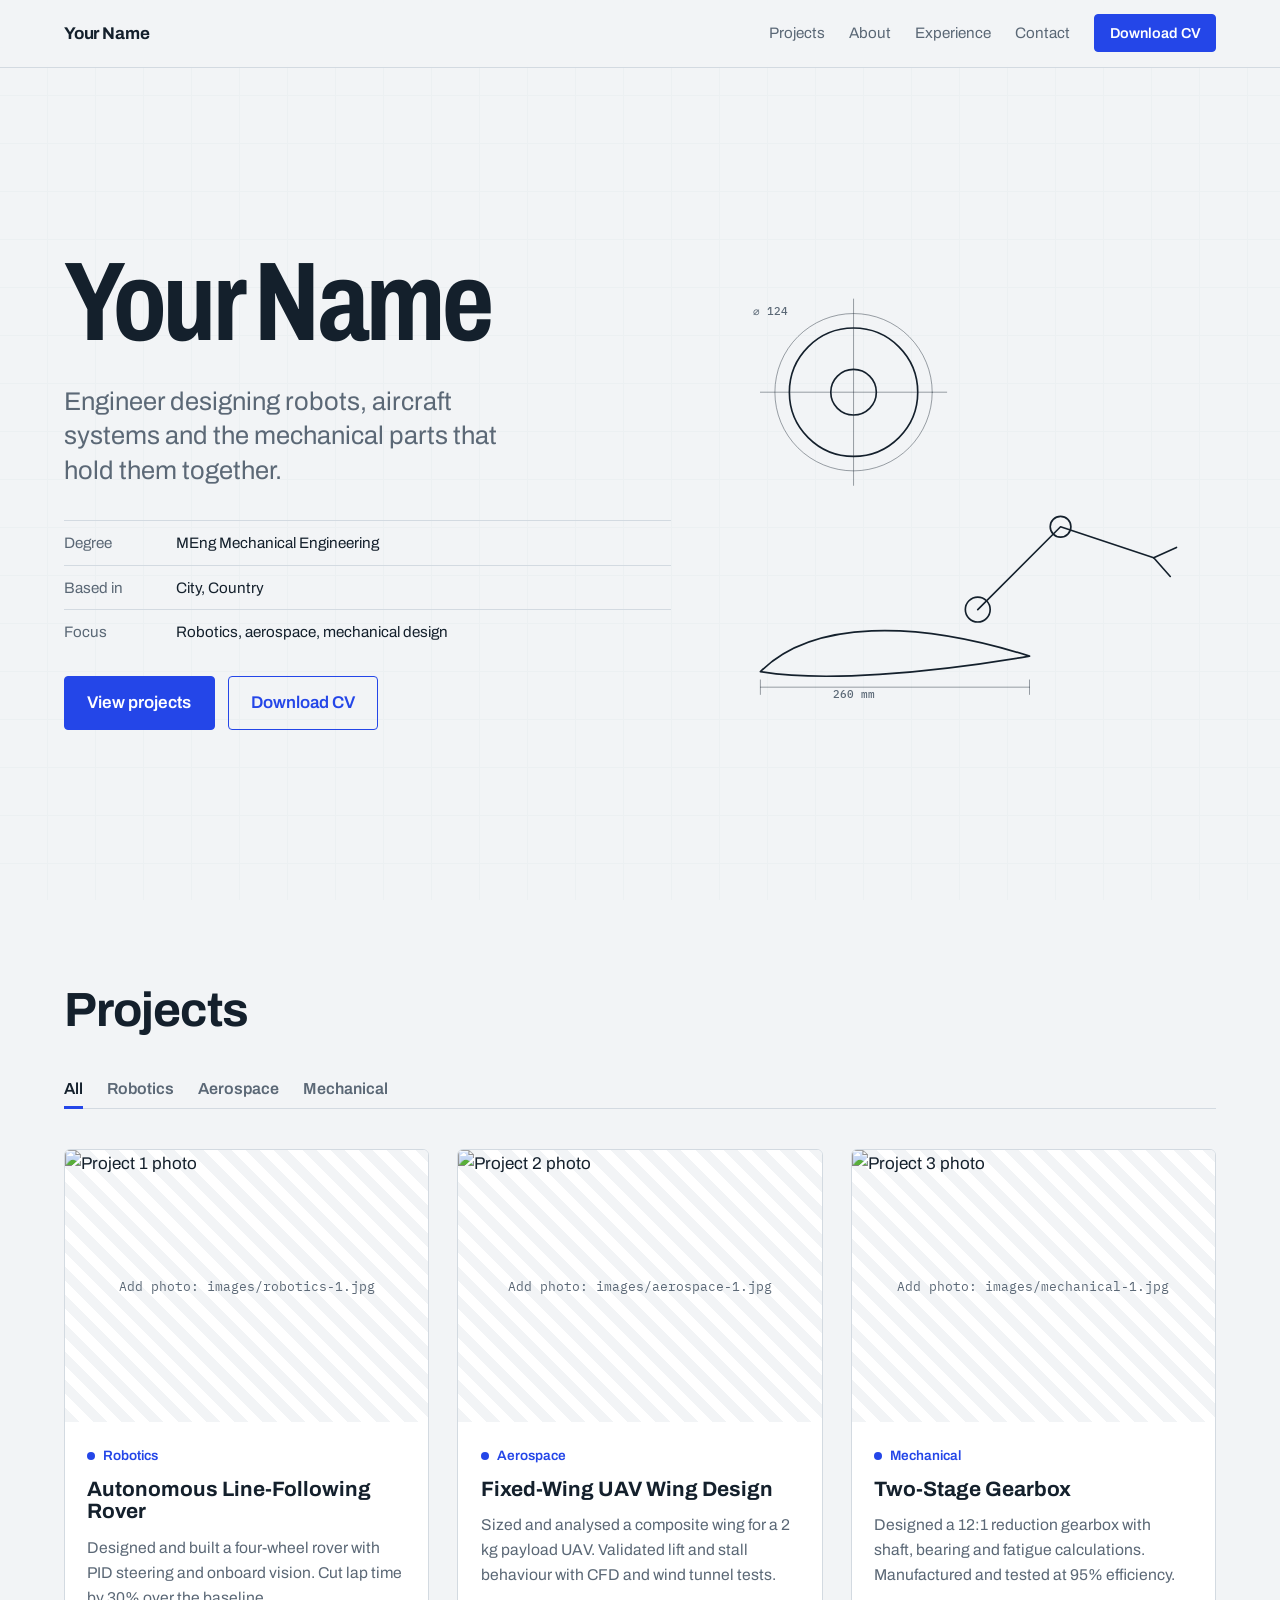
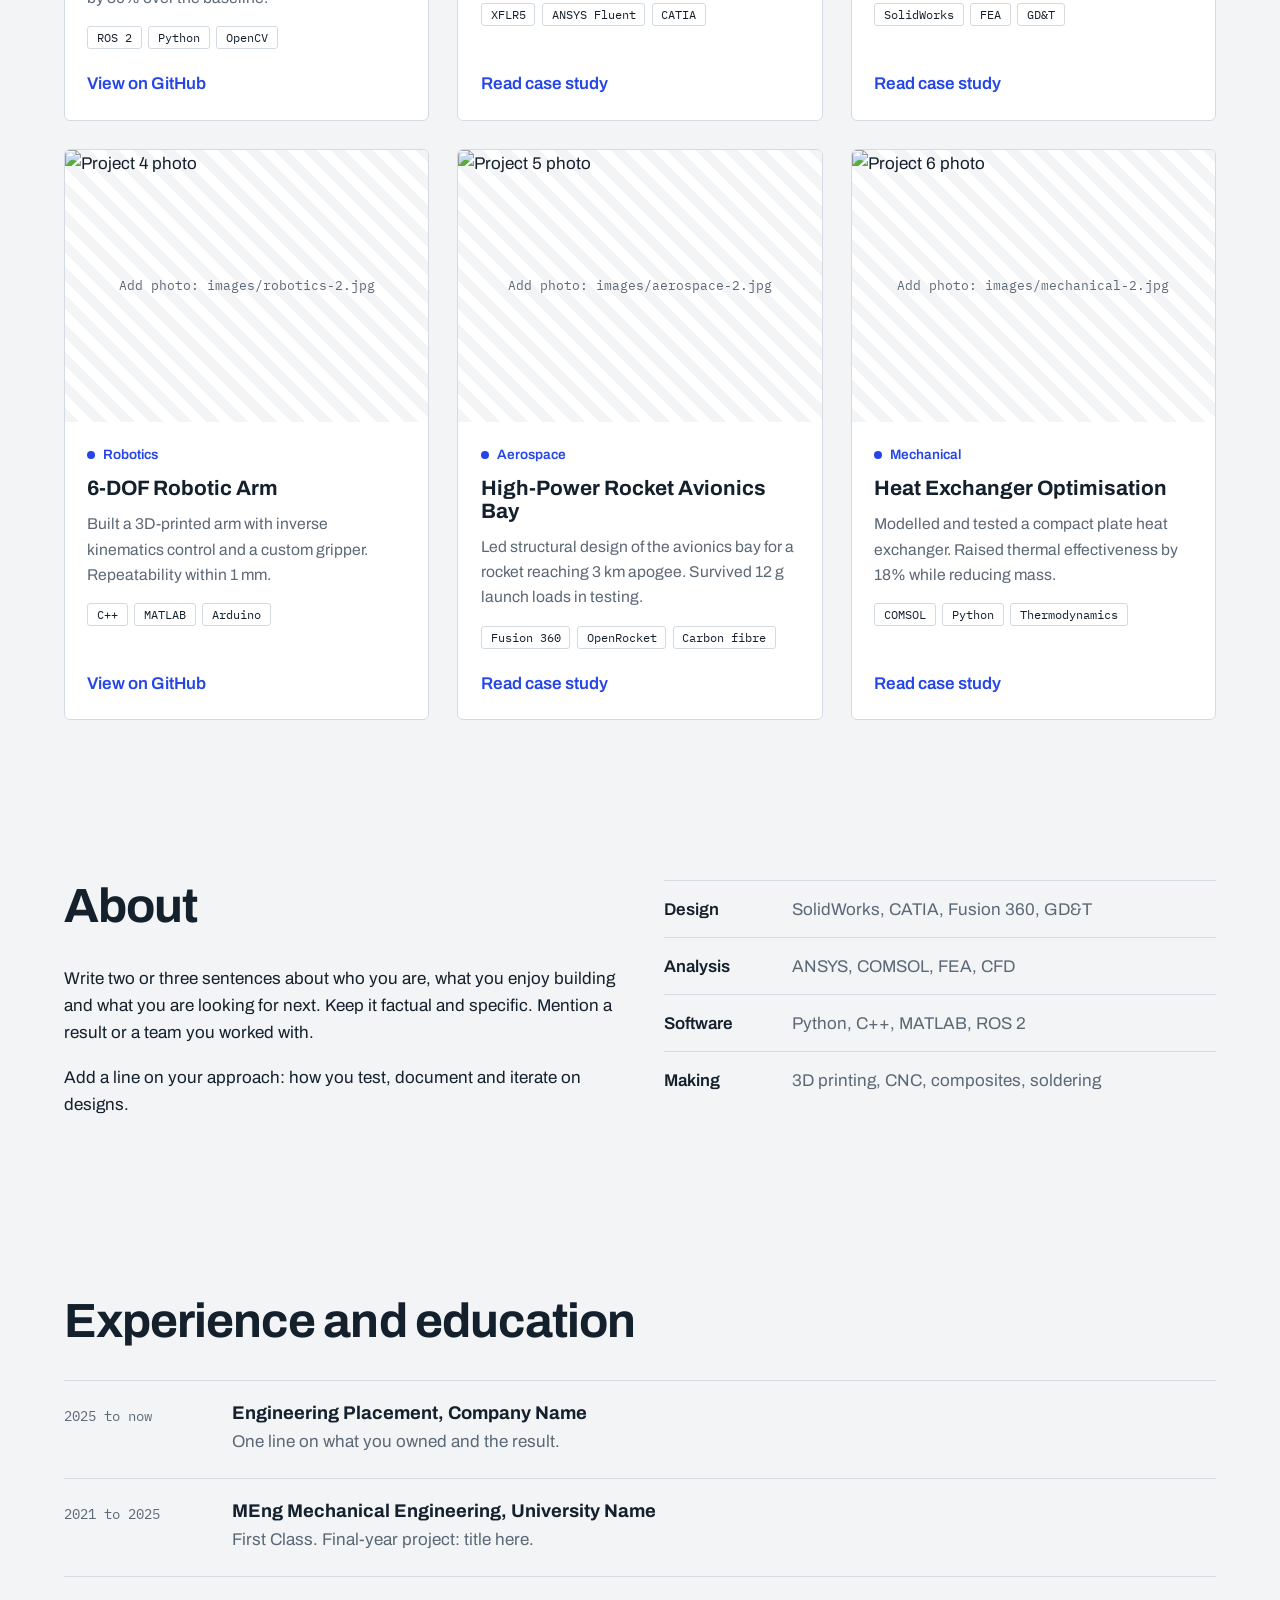
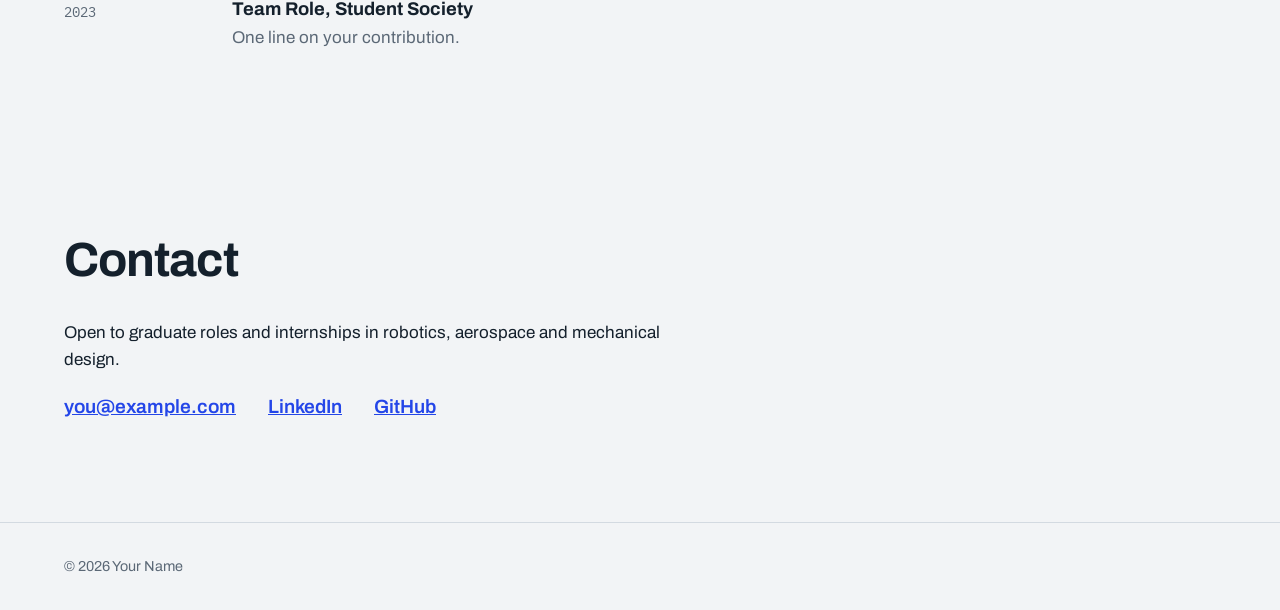
==== index.html @ 3abbfc27 "Add files via upload" ====
<!DOCTYPE html>
<html lang="en">
<head>
<meta charset="utf-8">
<meta name="viewport" content="width=device-width, initial-scale=1">
<title>Your Name | Engineering Portfolio</title>
<meta name="description" content="Engineering portfolio: robotics, aerospace and mechanical design projects.">
<link rel="preconnect" href="https://fonts.googleapis.com">
<link rel="preconnect" href="https://fonts.gstatic.com" crossorigin>
<link href="https://fonts.googleapis.com/css2?family=Archivo:wdth,wght@75..100,400..800&family=IBM+Plex+Mono:wght@400;500&display=swap" rel="stylesheet">
<link rel="stylesheet" href="style.css">
</head>
<body>

<header class="site-header" id="top">
  <a class="brand" href="#top">Your Name</a>
  <nav aria-label="Main">
    <a href="#projects">Projects</a>
    <a href="#about">About</a>
    <a href="#experience">Experience</a>
    <a href="#contact">Contact</a>
    <a class="btn small" href="assets/cv.pdf" download>Download CV</a>
  </nav>
</header>

<main>
  <!-- HERO -->
  <section class="hero">
    <div class="hero-text">
      <h1>Your Name</h1>
      <p class="lead">Engineer designing robots, aircraft systems and the mechanical parts that hold them together.</p>
      <dl class="facts">
        <div><dt>Degree</dt><dd>MEng Mechanical Engineering</dd></div>
        <div><dt>Based in</dt><dd>City, Country</dd></div>
        <div><dt>Focus</dt><dd>Robotics, aerospace, mechanical design</dd></div>
      </dl>
      <div class="actions">
        <a class="btn" href="#projects">View projects</a>
        <a class="btn ghost" href="assets/cv.pdf" download>Download CV</a>
      </div>
    </div>

    <!-- Drawing that traces itself on load: gear, robot arm, aerofoil -->
    <svg class="draft" viewBox="0 0 480 420" role="img" aria-label="Technical sketch of a gear, a robot arm and an aerofoil">
      <g fill="none" stroke="currentColor" stroke-width="1.6" stroke-linecap="round" stroke-linejoin="round">
        <circle pathLength="1" cx="130" cy="120" r="62"/>
        <circle pathLength="1" cx="130" cy="120" r="22"/>
        <circle pathLength="1" cx="130" cy="120" r="76" stroke-dasharray="1 0" class="thin"/>
        <path pathLength="1" class="thin" d="M40 120h180M130 30v180"/>
        <path pathLength="1" d="M250 330 L330 250 L420 280"/>
        <circle pathLength="1" cx="250" cy="330" r="12"/>
        <circle pathLength="1" cx="330" cy="250" r="10"/>
        <path pathLength="1" d="M420 280 l22 -10 M420 280 l16 18"/>
        <path pathLength="1" d="M40 390 C 90 340, 190 340, 300 375 C 200 392, 100 400, 40 390 Z"/>
        <path pathLength="1" class="thin" d="M40 405h260M40 398v14M300 398v14"/>
      </g>
      <g class="dim"><text x="130" y="415">260 mm</text><text x="50" y="45">&#8960; 124</text></g>
    </svg>
  </section>

  <!-- PROJECTS -->
  <section class="section" id="projects">
    <h2>Projects</h2>
    <div class="tabs" role="tablist" aria-label="Filter projects by discipline">
      <button role="tab" class="tab active" data-filter="all" aria-selected="true">All</button>
      <button role="tab" class="tab" data-filter="robotics" aria-selected="false">Robotics</button>
      <button role="tab" class="tab" data-filter="aerospace" aria-selected="false">Aerospace</button>
      <button role="tab" class="tab" data-filter="mechanical" aria-selected="false">Mechanical</button>
      <span class="tab-ink" aria-hidden="true"></span>
    </div>

    <div class="grid" id="grid">

      <!-- Copy a card to add a project. Set data-cat to robotics, aerospace or mechanical. -->
      <article class="card" data-cat="robotics">
        <figure class="shot"><img src="images/robotics-1.jpg" alt="Project 1 photo" loading="lazy"><figcaption>Add photo: images/robotics-1.jpg</figcaption></figure>
        <div class="body">
          <p class="tag">Robotics</p>
          <h3>Autonomous Line-Following Rover</h3>
          <p>Designed and built a four-wheel rover with PID steering and onboard vision. Cut lap time by 30% over the baseline.</p>
          <ul class="stack"><li>ROS 2</li><li>Python</li><li>OpenCV</li></ul>
          <a class="more" href="https://github.com/your-username/project-1">View on GitHub</a>
        </div>
      </article>

      <article class="card" data-cat="aerospace">
        <figure class="shot"><img src="images/aerospace-1.jpg" alt="Project 2 photo" loading="lazy"><figcaption>Add photo: images/aerospace-1.jpg</figcaption></figure>
        <div class="body">
          <p class="tag">Aerospace</p>
          <h3>Fixed-Wing UAV Wing Design</h3>
          <p>Sized and analysed a composite wing for a 2 kg payload UAV. Validated lift and stall behaviour with CFD and wind tunnel tests.</p>
          <ul class="stack"><li>XFLR5</li><li>ANSYS Fluent</li><li>CATIA</li></ul>
          <a class="more" href="#">Read case study</a>
        </div>
      </article>

      <article class="card" data-cat="mechanical">
        <figure class="shot"><img src="images/mechanical-1.jpg" alt="Project 3 photo" loading="lazy"><figcaption>Add photo: images/mechanical-1.jpg</figcaption></figure>
        <div class="body">
          <p class="tag">Mechanical</p>
          <h3>Two-Stage Gearbox</h3>
          <p>Designed a 12:1 reduction gearbox with shaft, bearing and fatigue calculations. Manufactured and tested at 95% efficiency.</p>
          <ul class="stack"><li>SolidWorks</li><li>FEA</li><li>GD&amp;T</li></ul>
          <a class="more" href="#">Read case study</a>
        </div>
      </article>

      <article class="card" data-cat="robotics">
        <figure class="shot"><img src="images/robotics-2.jpg" alt="Project 4 photo" loading="lazy"><figcaption>Add photo: images/robotics-2.jpg</figcaption></figure>
        <div class="body">
          <p class="tag">Robotics</p>
          <h3>6-DOF Robotic Arm</h3>
          <p>Built a 3D-printed arm with inverse kinematics control and a custom gripper. Repeatability within 1 mm.</p>
          <ul class="stack"><li>C++</li><li>MATLAB</li><li>Arduino</li></ul>
          <a class="more" href="https://github.com/your-username/project-4">View on GitHub</a>
        </div>
      </article>

      <article class="card" data-cat="aerospace">
        <figure class="shot"><img src="images/aerospace-2.jpg" alt="Project 5 photo" loading="lazy"><figcaption>Add photo: images/aerospace-2.jpg</figcaption></figure>
        <div class="body">
          <p class="tag">Aerospace</p>
          <h3>High-Power Rocket Avionics Bay</h3>
          <p>Led structural design of the avionics bay for a rocket reaching 3 km apogee. Survived 12 g launch loads in testing.</p>
          <ul class="stack"><li>Fusion 360</li><li>OpenRocket</li><li>Carbon fibre</li></ul>
          <a class="more" href="#">Read case study</a>
        </div>
      </article>

      <article class="card" data-cat="mechanical">
        <figure class="shot"><img src="images/mechanical-2.jpg" alt="Project 6 photo" loading="lazy"><figcaption>Add photo: images/mechanical-2.jpg</figcaption></figure>
        <div class="body">
          <p class="tag">Mechanical</p>
          <h3>Heat Exchanger Optimisation</h3>
          <p>Modelled and tested a compact plate heat exchanger. Raised thermal effectiveness by 18% while reducing mass.</p>
          <ul class="stack"><li>COMSOL</li><li>Python</li><li>Thermodynamics</li></ul>
          <a class="more" href="#">Read case study</a>
        </div>
      </article>

    </div>
  </section>

  <!-- ABOUT -->
  <section class="section split" id="about">
    <div>
      <h2>About</h2>
      <p>Write two or three sentences about who you are, what you enjoy building and what you are looking for next. Keep it factual and specific. Mention a result or a team you worked with.</p>
      <p>Add a line on your approach: how you test, document and iterate on designs.</p>
    </div>
    <dl class="skills">
      <div><dt>Design</dt><dd>SolidWorks, CATIA, Fusion 360, GD&amp;T</dd></div>
      <div><dt>Analysis</dt><dd>ANSYS, COMSOL, FEA, CFD</dd></div>
      <div><dt>Software</dt><dd>Python, C++, MATLAB, ROS 2</dd></div>
      <div><dt>Making</dt><dd>3D printing, CNC, composites, soldering</dd></div>
    </dl>
  </section>

  <!-- EXPERIENCE -->
  <section class="section" id="experience">
    <h2>Experience and education</h2>
    <ol class="timeline">
      <li><span class="when">2025 to now</span><div><h3>Engineering Placement, Company Name</h3><p>One line on what you owned and the result.</p></div></li>
      <li><span class="when">2021 to 2025</span><div><h3>MEng Mechanical Engineering, University Name</h3><p>First Class. Final-year project: title here.</p></div></li>
      <li><span class="when">2023</span><div><h3>Team Role, Student Society</h3><p>One line on your contribution.</p></div></li>
    </ol>
  </section>

  <!-- CONTACT -->
  <section class="section contact" id="contact">
    <h2>Contact</h2>
    <p>Open to graduate roles and internships in robotics, aerospace and mechanical design.</p>
    <p class="links">
      <a href="mailto:you@example.com">you@example.com</a>
      <a href="https://linkedin.com/in/your-username">LinkedIn</a>
      <a href="https://github.com/your-username">GitHub</a>
    </p>
  </section>
</main>

<footer class="site-footer">&copy; <span id="year">2026</span> Your Name</footer>
<script src="script.js" defer></script>
</body>
</html>
---- style.css ----
:root{
  --paper:#f2f4f6; --card:#ffffff; --ink:#14202c; --muted:#5b6876;
  --line:#d3dae1; --accent:#2446e8; --accent-ink:#ffffff;
  --font:"Archivo",system-ui,-apple-system,"Segoe UI",Arial,sans-serif;
  --mono:"IBM Plex Mono",ui-monospace,Menlo,Consolas,monospace;
  --ease:cubic-bezier(.22,.8,.3,1);
  --pad:clamp(1.25rem,5vw,4rem);
}
@media (prefers-color-scheme:dark){
  :root:not([data-theme="light"]){--paper:#0f1720;--card:#16212c;--ink:#e8edf2;--muted:#9aa7b4;--line:#27323e;--accent:#7b93ff;--accent-ink:#0f1720}
}
*{box-sizing:border-box}
html{scroll-behavior:smooth;scroll-padding-top:4.5rem}
body{margin:0;background:var(--paper);color:var(--ink);font:400 1.0625rem/1.6 var(--font);-webkit-font-smoothing:antialiased;
  background-image:linear-gradient(var(--line) 1px,transparent 1px),linear-gradient(90deg,var(--line) 1px,transparent 1px);
  background-size:48px 48px;background-attachment:fixed;background-position:-1px -1px}
body::before{content:"";position:fixed;inset:0;background:var(--paper);opacity:.82;z-index:-1}
a{color:inherit}
:focus-visible{outline:2px solid var(--accent);outline-offset:3px;border-radius:2px}
h1,h2,h3{font-weight:700;line-height:1.1;margin:0}

/* header */
.site-header{position:sticky;top:0;z-index:10;display:flex;justify-content:space-between;align-items:center;gap:1rem;
  padding:.9rem var(--pad);background:color-mix(in srgb,var(--paper) 88%,transparent);backdrop-filter:blur(10px);border-bottom:1px solid var(--line)}
.brand{font-weight:700;text-decoration:none;letter-spacing:-.01em}
.site-header nav{display:flex;align-items:center;gap:1.5rem;font-size:.95rem}
.site-header nav a:not(.btn){text-decoration:none;color:var(--muted);transition:color .2s}
.site-header nav a:not(.btn):hover{color:var(--ink)}
.btn{display:inline-block;padding:.75rem 1.4rem;background:var(--accent);color:var(--accent-ink);border:1.5px solid var(--accent);border-radius:4px;
  font-weight:600;text-decoration:none;transition:transform .25s var(--ease),background .25s,color .25s}
.btn:hover{transform:translateY(-2px)}
.btn.ghost{background:transparent;color:var(--accent)}
.btn.ghost:hover{background:var(--accent);color:var(--accent-ink)}
.btn.small{padding:.4rem .9rem;font-size:.9rem}

/* hero */
.hero{display:grid;grid-template-columns:1.1fr .9fr;gap:3rem;align-items:center;min-height:calc(100vh - 4rem);padding:4rem var(--pad)}
h1{font-size:clamp(3rem,9vw,7rem);font-stretch:75%;letter-spacing:-.03em}
.lead{max-width:32ch;margin:1.25rem 0 2rem;font-size:clamp(1.2rem,2.4vw,1.6rem);line-height:1.35;color:var(--muted)}
.facts{display:grid;gap:.6rem;margin:0 0 2rem;font-size:.95rem}
.facts div{display:flex;gap:1rem;border-top:1px solid var(--line);padding-top:.6rem}
.facts dt{width:6rem;color:var(--muted);flex:none}
.facts dd{margin:0}
.actions{display:flex;flex-wrap:wrap;gap:.8rem}
.draft{width:100%;height:auto;color:var(--ink);max-height:70vh}
.draft .thin{stroke-width:.8;opacity:.5}
.draft .dim text{font:500 11px var(--mono);fill:var(--muted);text-anchor:middle}
.draft path,.draft circle{stroke-dasharray:1;stroke-dashoffset:1;animation:draw 2.2s var(--ease) forwards}
.draft circle:nth-of-type(2){animation-delay:.2s}.draft circle:nth-of-type(3){animation-delay:.35s}
.draft path:nth-of-type(1){animation-delay:.5s}.draft path:nth-of-type(2){animation-delay:.7s}
.draft path:nth-of-type(3){animation-delay:.9s}.draft path:nth-of-type(4){animation-delay:1.1s}
.draft path:nth-of-type(5){animation-delay:1.3s}
.draft .dim{opacity:0;animation:fade .8s 2.2s forwards}
@keyframes draw{to{stroke-dashoffset:0}}
@keyframes fade{to{opacity:1}}
.hero-text>*{opacity:0;transform:translateY(14px);animation:rise .8s var(--ease) forwards}
.hero-text>:nth-child(2){animation-delay:.1s}.hero-text>:nth-child(3){animation-delay:.2s}.hero-text>:nth-child(4){animation-delay:.3s}
@keyframes rise{to{opacity:1;transform:none}}

/* sections */
.section{padding:5rem var(--pad);max-width:1300px;margin:0 auto}
.section h2{font-size:clamp(2rem,4vw,3rem);margin-bottom:2rem;letter-spacing:-.02em}
.section p{max-width:62ch}

/* tabs */
.tabs{position:relative;display:flex;flex-wrap:wrap;gap:.25rem 1.5rem;margin-bottom:2.5rem;border-bottom:1px solid var(--line)}
.tab{appearance:none;background:none;border:0;padding:.7rem 0;font:600 1rem var(--font);color:var(--muted);cursor:pointer;transition:color .2s}
.tab:hover,.tab.active{color:var(--ink)}
.tab-ink{position:absolute;left:0;bottom:-1px;height:3px;width:0;background:var(--accent);transition:transform .45s var(--ease),width .45s var(--ease)}

/* cards */
.grid{display:grid;grid-template-columns:repeat(auto-fill,minmax(310px,1fr));gap:1.75rem}
.card{background:var(--card);border:1px solid var(--line);border-radius:6px;overflow:hidden;display:flex;flex-direction:column;
  transition:opacity .3s var(--ease),transform .3s var(--ease),border-color .25s}
.card:hover{border-color:var(--accent)}
.card.out{opacity:0;transform:scale(.96)}
.card[hidden]{display:none}
.card.pre{opacity:0;transform:translateY(18px)}
.shot{position:relative;margin:0;aspect-ratio:4/3;overflow:hidden;background:repeating-linear-gradient(45deg,var(--paper),var(--paper) 10px,var(--card) 10px,var(--card) 20px)}
.shot img{position:absolute;inset:0;width:100%;height:100%;object-fit:cover;transition:transform .7s var(--ease)}
.card:hover .shot img{transform:scale(1.05)}
.shot figcaption{position:absolute;inset:0;display:none;place-items:center;padding:1rem;text-align:center;font:400 .8rem var(--mono);color:var(--muted)}
.shot.empty figcaption{display:grid}
.body{display:flex;flex-direction:column;gap:.7rem;padding:1.4rem;flex:1}
.tag{margin:0;font-size:.85rem;font-weight:600;color:var(--accent);display:flex;align-items:center;gap:.5rem}
.tag::before{content:"";width:.5rem;height:.5rem;border-radius:50%;background:currentColor}
.card h3{font-size:1.3rem}
.card p:not(.tag){margin:0;color:var(--muted);font-size:.98rem}
.stack{display:flex;flex-wrap:wrap;gap:.4rem;list-style:none;margin:.3rem 0 0;padding:0}
.stack li{font:400 .75rem var(--mono);padding:.2rem .55rem;border:1px solid var(--line);border-radius:3px}
.more{margin-top:auto;padding-top:.6rem;font-weight:600;color:var(--accent);text-decoration:none;background:linear-gradient(currentColor,currentColor) 0 100%/0 1.5px no-repeat;transition:background-size .3s var(--ease);align-self:flex-start}
.more:hover{background-size:100% 1.5px}

/* about / timeline */
.split{display:grid;grid-template-columns:1fr 1fr;gap:3rem}
.skills{margin:0;display:grid;gap:.9rem;align-content:start}
.skills div{display:grid;grid-template-columns:7rem 1fr;gap:1rem;border-top:1px solid var(--line);padding-top:.9rem}
.skills dt{font-weight:600}.skills dd{margin:0;color:var(--muted)}
.timeline{list-style:none;margin:0;padding:0}
.timeline li{display:grid;grid-template-columns:9rem 1fr;gap:1.5rem;padding:1.4rem 0;border-top:1px solid var(--line)}
.when{font:400 .9rem var(--mono);color:var(--muted);padding-top:.2rem}
.timeline h3{font-size:1.15rem;margin-bottom:.3rem}
.timeline p{margin:0;color:var(--muted)}
.contact .links{display:flex;flex-wrap:wrap;gap:.8rem 2rem;font-size:1.2rem;font-weight:600}
.contact .links a{color:var(--accent)}
.site-footer{padding:2rem var(--pad);border-top:1px solid var(--line);color:var(--muted);font-size:.9rem}

@media (max-width:820px){
  .hero,.split{grid-template-columns:1fr}
  .hero{min-height:0}
  .draft{max-height:320px}
  .site-header nav a:not(.btn){display:none}
  .timeline li{grid-template-columns:1fr;gap:.3rem}
}
@media (prefers-reduced-motion:reduce){
  html{scroll-behavior:auto}
  *,*::before,*::after{animation-duration:.01ms!important;animation-delay:0s!important;transition-duration:.01ms!important}
  .draft path,.draft circle{stroke-dashoffset:0}
}
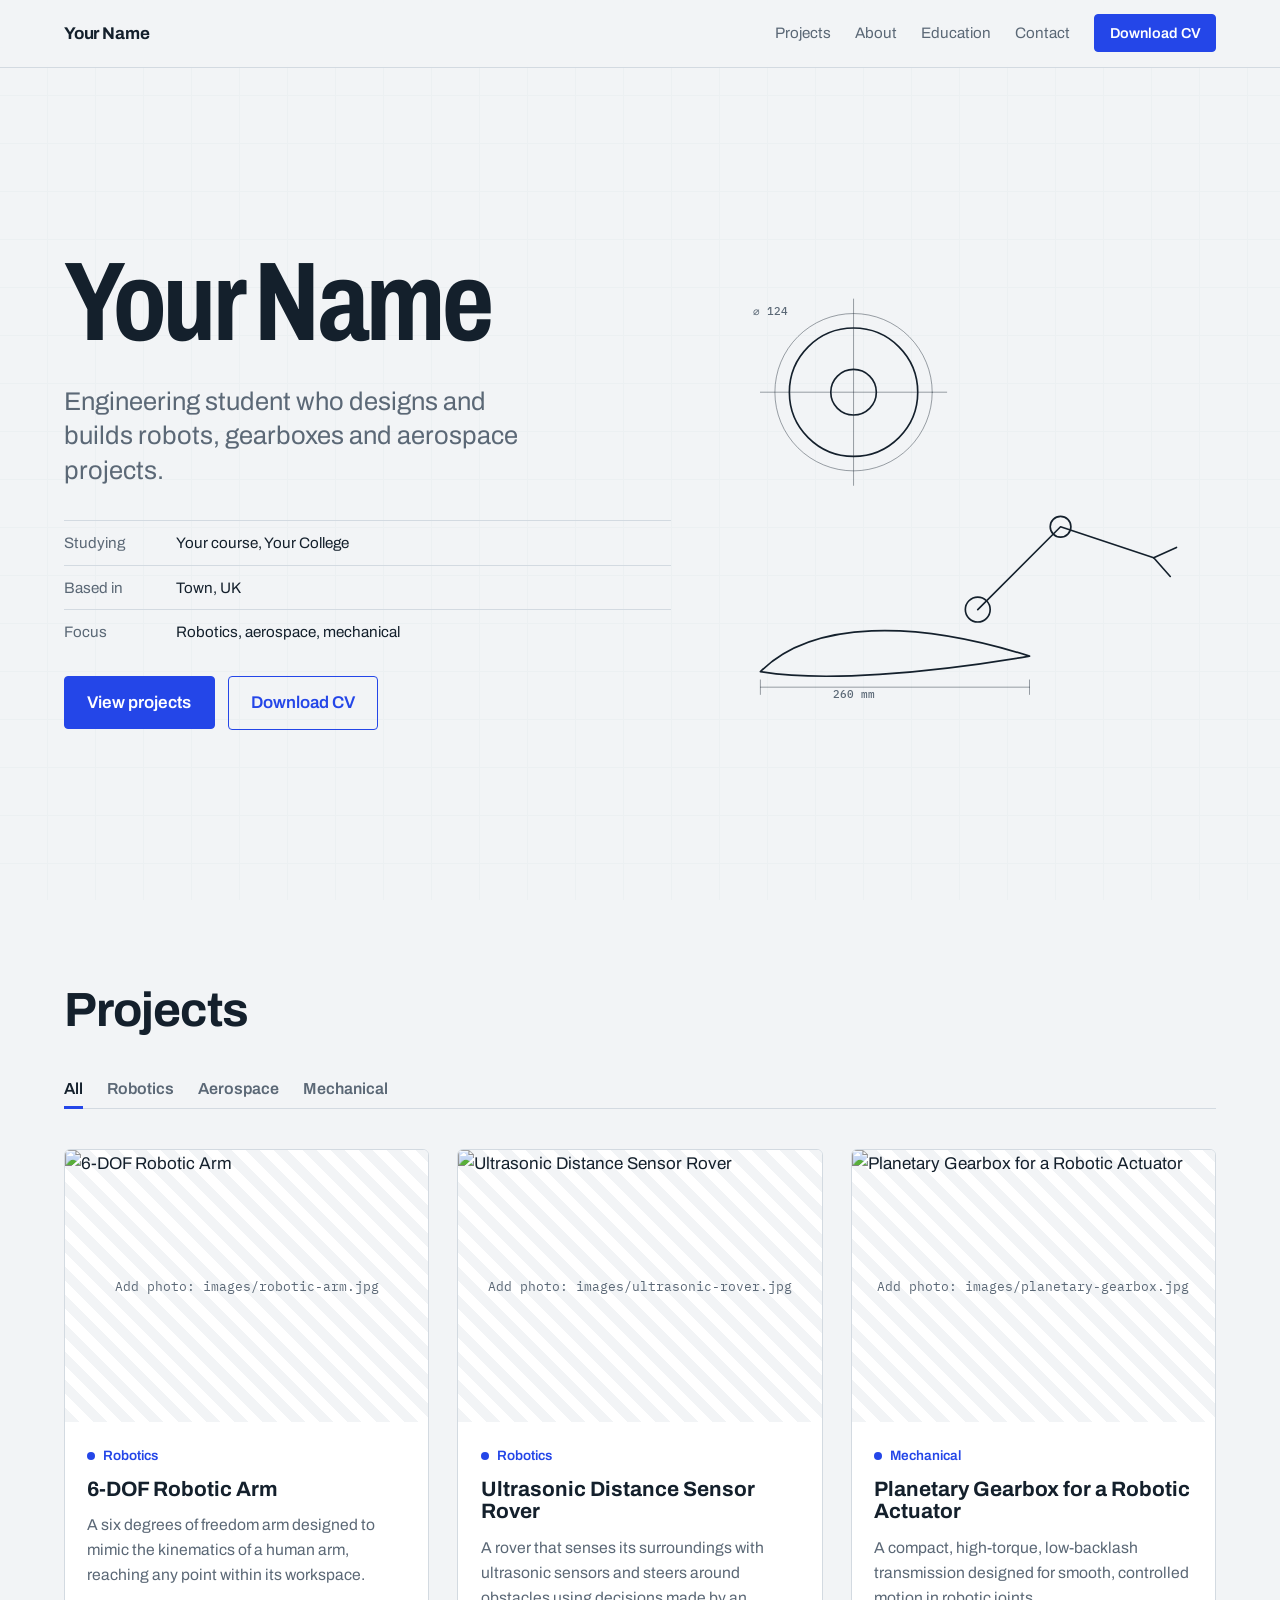
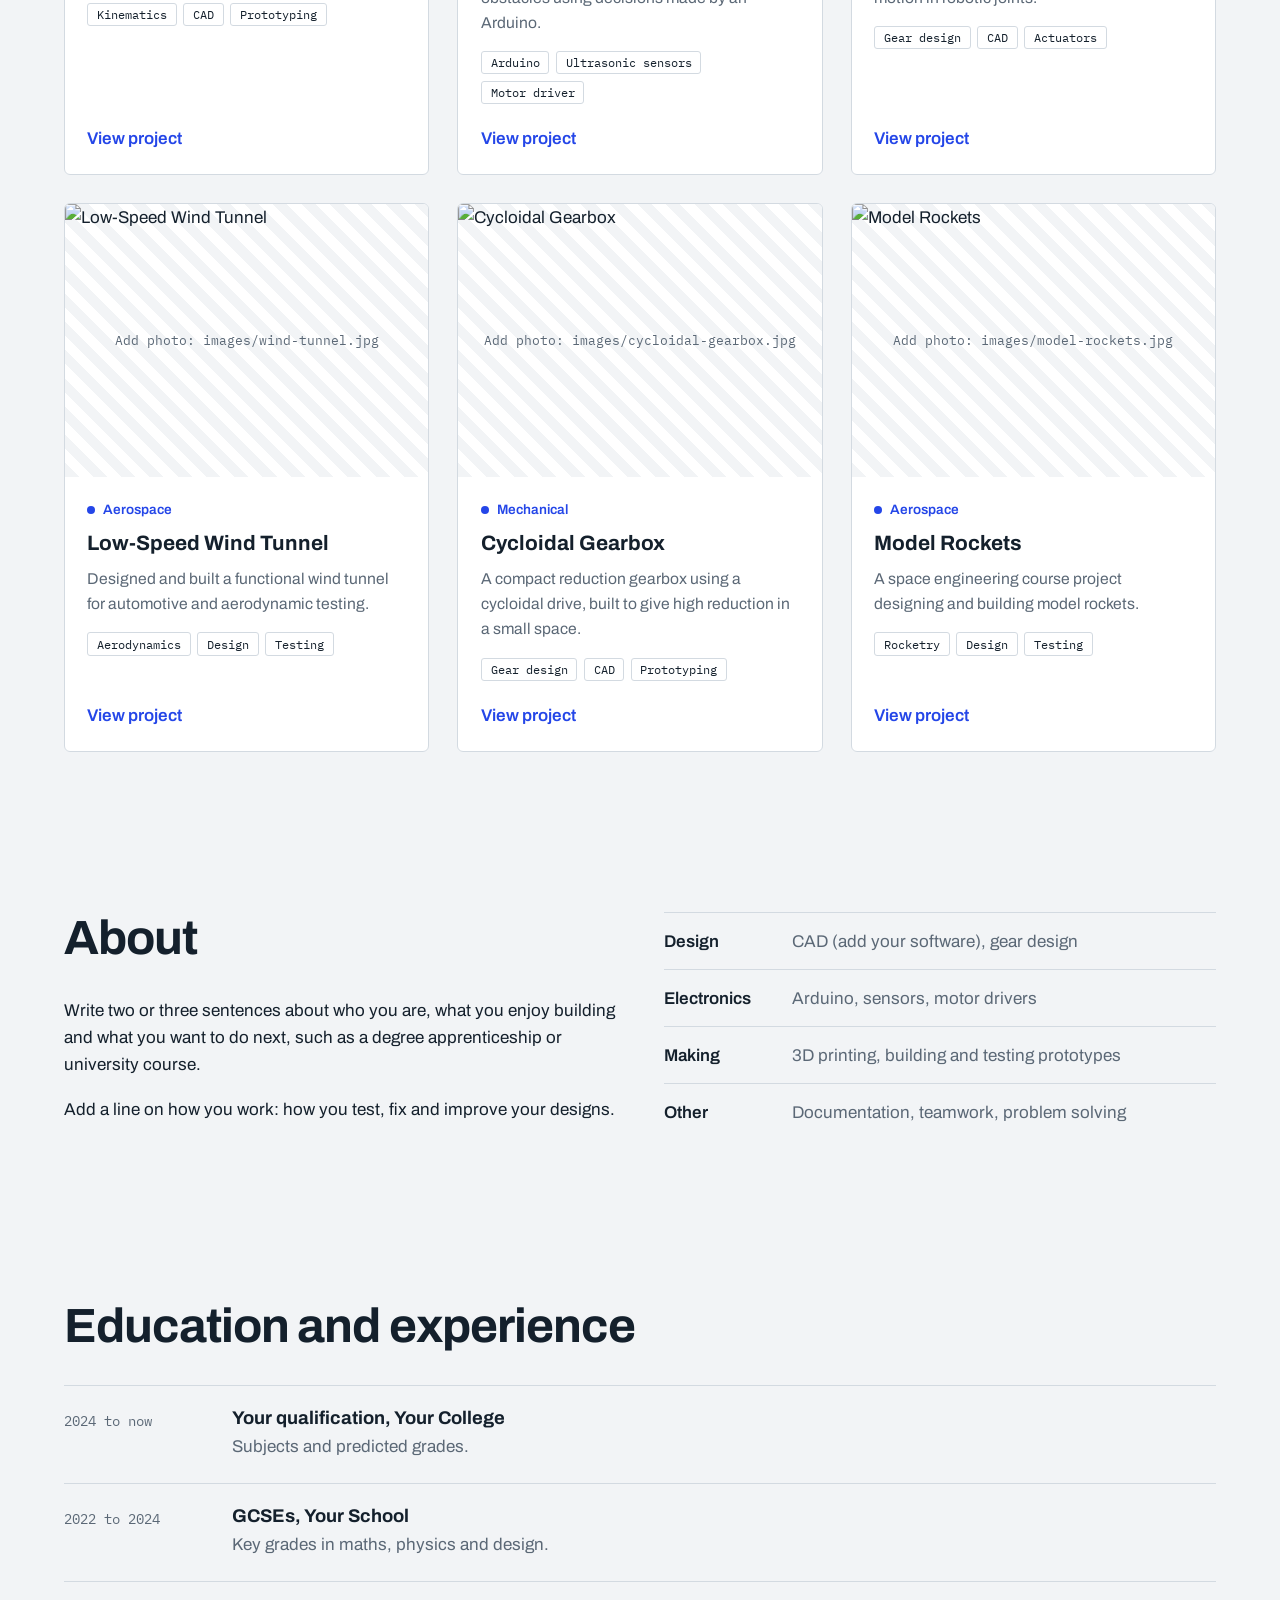
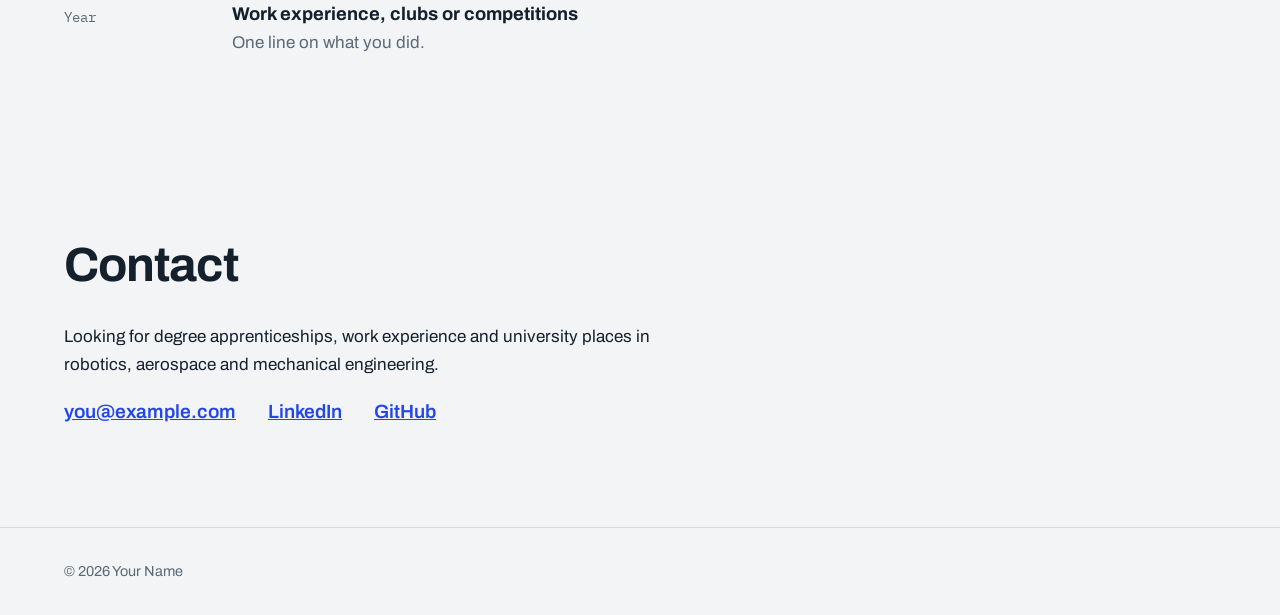
==== commit b1376f28: "Update content in index.html for clarity and accuracy" ====
--- a/index.html
+++ b/index.html
@@ -17,7 +17,7 @@
   <nav aria-label="Main">
     <a href="#projects">Projects</a>
     <a href="#about">About</a>
-    <a href="#experience">Experience</a>
+    <a href="#experience">Education</a>
     <a href="#contact">Contact</a>
     <a class="btn small" href="assets/cv.pdf" download>Download CV</a>
   </nav>
@@ -28,11 +28,11 @@
   <section class="hero">
     <div class="hero-text">
       <h1>Your Name</h1>
-      <p class="lead">Engineer designing robots, aircraft systems and the mechanical parts that hold them together.</p>
+      <p class="lead">Engineering student who designs and builds robots, gearboxes and aerospace projects.</p>
       <dl class="facts">
-        <div><dt>Degree</dt><dd>MEng Mechanical Engineering</dd></div>
-        <div><dt>Based in</dt><dd>City, Country</dd></div>
-        <div><dt>Focus</dt><dd>Robotics, aerospace, mechanical design</dd></div>
+        <div><dt>Studying</dt><dd>Your course, Your College</dd></div>
+        <div><dt>Based in</dt><dd>Town, UK</dd></div>
+        <div><dt>Focus</dt><dd>Robotics, aerospace, mechanical</dd></div>
       </dl>
       <div class="actions">
         <a class="btn" href="#projects">View projects</a>
@@ -73,68 +73,68 @@
 
       <!-- Copy a card to add a project. Set data-cat to robotics, aerospace or mechanical. -->
       <article class="card" data-cat="robotics">
-        <figure class="shot"><img src="images/robotics-1.jpg" alt="Project 1 photo" loading="lazy"><figcaption>Add photo: images/robotics-1.jpg</figcaption></figure>
+        <figure class="shot"><img src="images/robotic-arm.jpg" alt="6-DOF Robotic Arm" loading="lazy"><figcaption>Add photo: images/robotic-arm.jpg</figcaption></figure>
         <div class="body">
           <p class="tag">Robotics</p>
-          <h3>Autonomous Line-Following Rover</h3>
-          <p>Designed and built a four-wheel rover with PID steering and onboard vision. Cut lap time by 30% over the baseline.</p>
-          <ul class="stack"><li>ROS 2</li><li>Python</li><li>OpenCV</li></ul>
-          <a class="more" href="https://github.com/your-username/project-1">View on GitHub</a>
+          <h3>6-DOF Robotic Arm</h3>
+          <p>A six degrees of freedom arm designed to mimic the kinematics of a human arm, reaching any point within its workspace.</p>
+          <ul class="stack"><li>Kinematics</li><li>CAD</li><li>Prototyping</li></ul>
+          <a class="more" href="#">View project</a>
+        </div>
+      </article>
+
+      <article class="card" data-cat="robotics">
+        <figure class="shot"><img src="images/ultrasonic-rover.jpg" alt="Ultrasonic Distance Sensor Rover" loading="lazy"><figcaption>Add photo: images/ultrasonic-rover.jpg</figcaption></figure>
+        <div class="body">
+          <p class="tag">Robotics</p>
+          <h3>Ultrasonic Distance Sensor Rover</h3>
+          <p>A rover that senses its surroundings with ultrasonic sensors and steers around obstacles using decisions made by an Arduino.</p>
+          <ul class="stack"><li>Arduino</li><li>Ultrasonic sensors</li><li>Motor driver</li></ul>
+          <a class="more" href="#">View project</a>
+        </div>
+      </article>
+
+      <article class="card" data-cat="mechanical">
+        <figure class="shot"><img src="images/planetary-gearbox.jpg" alt="Planetary Gearbox for a Robotic Actuator" loading="lazy"><figcaption>Add photo: images/planetary-gearbox.jpg</figcaption></figure>
+        <div class="body">
+          <p class="tag">Mechanical</p>
+          <h3>Planetary Gearbox for a Robotic Actuator</h3>
+          <p>A compact, high-torque, low-backlash transmission designed for smooth, controlled motion in robotic joints.</p>
+          <ul class="stack"><li>Gear design</li><li>CAD</li><li>Actuators</li></ul>
+          <a class="more" href="#">View project</a>
         </div>
       </article>
 
       <article class="card" data-cat="aerospace">
-        <figure class="shot"><img src="images/aerospace-1.jpg" alt="Project 2 photo" loading="lazy"><figcaption>Add photo: images/aerospace-1.jpg</figcaption></figure>
+        <figure class="shot"><img src="images/wind-tunnel.jpg" alt="Low-Speed Wind Tunnel" loading="lazy"><figcaption>Add photo: images/wind-tunnel.jpg</figcaption></figure>
         <div class="body">
           <p class="tag">Aerospace</p>
-          <h3>Fixed-Wing UAV Wing Design</h3>
-          <p>Sized and analysed a composite wing for a 2 kg payload UAV. Validated lift and stall behaviour with CFD and wind tunnel tests.</p>
-          <ul class="stack"><li>XFLR5</li><li>ANSYS Fluent</li><li>CATIA</li></ul>
-          <a class="more" href="#">Read case study</a>
+          <h3>Low-Speed Wind Tunnel</h3>
+          <p>Designed and built a functional wind tunnel for automotive and aerodynamic testing.</p>
+          <ul class="stack"><li>Aerodynamics</li><li>Design</li><li>Testing</li></ul>
+          <a class="more" href="#">View project</a>
         </div>
       </article>
 
       <article class="card" data-cat="mechanical">
-        <figure class="shot"><img src="images/mechanical-1.jpg" alt="Project 3 photo" loading="lazy"><figcaption>Add photo: images/mechanical-1.jpg</figcaption></figure>
+        <figure class="shot"><img src="images/cycloidal-gearbox.jpg" alt="Cycloidal Gearbox" loading="lazy"><figcaption>Add photo: images/cycloidal-gearbox.jpg</figcaption></figure>
         <div class="body">
           <p class="tag">Mechanical</p>
-          <h3>Two-Stage Gearbox</h3>
-          <p>Designed a 12:1 reduction gearbox with shaft, bearing and fatigue calculations. Manufactured and tested at 95% efficiency.</p>
-          <ul class="stack"><li>SolidWorks</li><li>FEA</li><li>GD&amp;T</li></ul>
-          <a class="more" href="#">Read case study</a>
-        </div>
-      </article>
-
-      <article class="card" data-cat="robotics">
-        <figure class="shot"><img src="images/robotics-2.jpg" alt="Project 4 photo" loading="lazy"><figcaption>Add photo: images/robotics-2.jpg</figcaption></figure>
-        <div class="body">
-          <p class="tag">Robotics</p>
-          <h3>6-DOF Robotic Arm</h3>
-          <p>Built a 3D-printed arm with inverse kinematics control and a custom gripper. Repeatability within 1 mm.</p>
-          <ul class="stack"><li>C++</li><li>MATLAB</li><li>Arduino</li></ul>
-          <a class="more" href="https://github.com/your-username/project-4">View on GitHub</a>
+          <h3>Cycloidal Gearbox</h3>
+          <p>A compact reduction gearbox using a cycloidal drive, built to give high reduction in a small space.</p>
+          <ul class="stack"><li>Gear design</li><li>CAD</li><li>Prototyping</li></ul>
+          <a class="more" href="#">View project</a>
         </div>
       </article>
 
       <article class="card" data-cat="aerospace">
-        <figure class="shot"><img src="images/aerospace-2.jpg" alt="Project 5 photo" loading="lazy"><figcaption>Add photo: images/aerospace-2.jpg</figcaption></figure>
+        <figure class="shot"><img src="images/model-rockets.jpg" alt="Model Rockets" loading="lazy"><figcaption>Add photo: images/model-rockets.jpg</figcaption></figure>
         <div class="body">
           <p class="tag">Aerospace</p>
-          <h3>High-Power Rocket Avionics Bay</h3>
-          <p>Led structural design of the avionics bay for a rocket reaching 3 km apogee. Survived 12 g launch loads in testing.</p>
-          <ul class="stack"><li>Fusion 360</li><li>OpenRocket</li><li>Carbon fibre</li></ul>
-          <a class="more" href="#">Read case study</a>
-        </div>
-      </article>
-
-      <article class="card" data-cat="mechanical">
-        <figure class="shot"><img src="images/mechanical-2.jpg" alt="Project 6 photo" loading="lazy"><figcaption>Add photo: images/mechanical-2.jpg</figcaption></figure>
-        <div class="body">
-          <p class="tag">Mechanical</p>
-          <h3>Heat Exchanger Optimisation</h3>
-          <p>Modelled and tested a compact plate heat exchanger. Raised thermal effectiveness by 18% while reducing mass.</p>
-          <ul class="stack"><li>COMSOL</li><li>Python</li><li>Thermodynamics</li></ul>
-          <a class="more" href="#">Read case study</a>
+          <h3>Model Rockets</h3>
+          <p>A space engineering course project designing and building model rockets.</p>
+          <ul class="stack"><li>Rocketry</li><li>Design</li><li>Testing</li></ul>
+          <a class="more" href="#">View project</a>
         </div>
       </article>
 
@@ -145,31 +145,31 @@
   <section class="section split" id="about">
     <div>
       <h2>About</h2>
-      <p>Write two or three sentences about who you are, what you enjoy building and what you are looking for next. Keep it factual and specific. Mention a result or a team you worked with.</p>
-      <p>Add a line on your approach: how you test, document and iterate on designs.</p>
+      <p>Write two or three sentences about who you are, what you enjoy building and what you want to do next, such as a degree apprenticeship or university course.</p>
+      <p>Add a line on how you work: how you test, fix and improve your designs.</p>
     </div>
     <dl class="skills">
-      <div><dt>Design</dt><dd>SolidWorks, CATIA, Fusion 360, GD&amp;T</dd></div>
-      <div><dt>Analysis</dt><dd>ANSYS, COMSOL, FEA, CFD</dd></div>
-      <div><dt>Software</dt><dd>Python, C++, MATLAB, ROS 2</dd></div>
-      <div><dt>Making</dt><dd>3D printing, CNC, composites, soldering</dd></div>
+      <div><dt>Design</dt><dd>CAD (add your software), gear design</dd></div>
+      <div><dt>Electronics</dt><dd>Arduino, sensors, motor drivers</dd></div>
+      <div><dt>Making</dt><dd>3D printing, building and testing prototypes</dd></div>
+      <div><dt>Other</dt><dd>Documentation, teamwork, problem solving</dd></div>
     </dl>
   </section>
 
   <!-- EXPERIENCE -->
   <section class="section" id="experience">
-    <h2>Experience and education</h2>
+    <h2>Education and experience</h2>
     <ol class="timeline">
-      <li><span class="when">2025 to now</span><div><h3>Engineering Placement, Company Name</h3><p>One line on what you owned and the result.</p></div></li>
-      <li><span class="when">2021 to 2025</span><div><h3>MEng Mechanical Engineering, University Name</h3><p>First Class. Final-year project: title here.</p></div></li>
-      <li><span class="when">2023</span><div><h3>Team Role, Student Society</h3><p>One line on your contribution.</p></div></li>
+      <li><span class="when">2024 to now</span><div><h3>Your qualification, Your College</h3><p>Subjects and predicted grades.</p></div></li>
+      <li><span class="when">2022 to 2024</span><div><h3>GCSEs, Your School</h3><p>Key grades in maths, physics and design.</p></div></li>
+      <li><span class="when">Year</span><div><h3>Work experience, clubs or competitions</h3><p>One line on what you did.</p></div></li>
     </ol>
   </section>
 
   <!-- CONTACT -->
   <section class="section contact" id="contact">
     <h2>Contact</h2>
-    <p>Open to graduate roles and internships in robotics, aerospace and mechanical design.</p>
+    <p>Looking for degree apprenticeships, work experience and university places in robotics, aerospace and mechanical engineering.</p>
     <p class="links">
       <a href="mailto:you@example.com">you@example.com</a>
       <a href="https://linkedin.com/in/your-username">LinkedIn</a>
@@ -182,3 +182,4 @@
 <script src="script.js" defer></script>
 </body>
 </html>
+
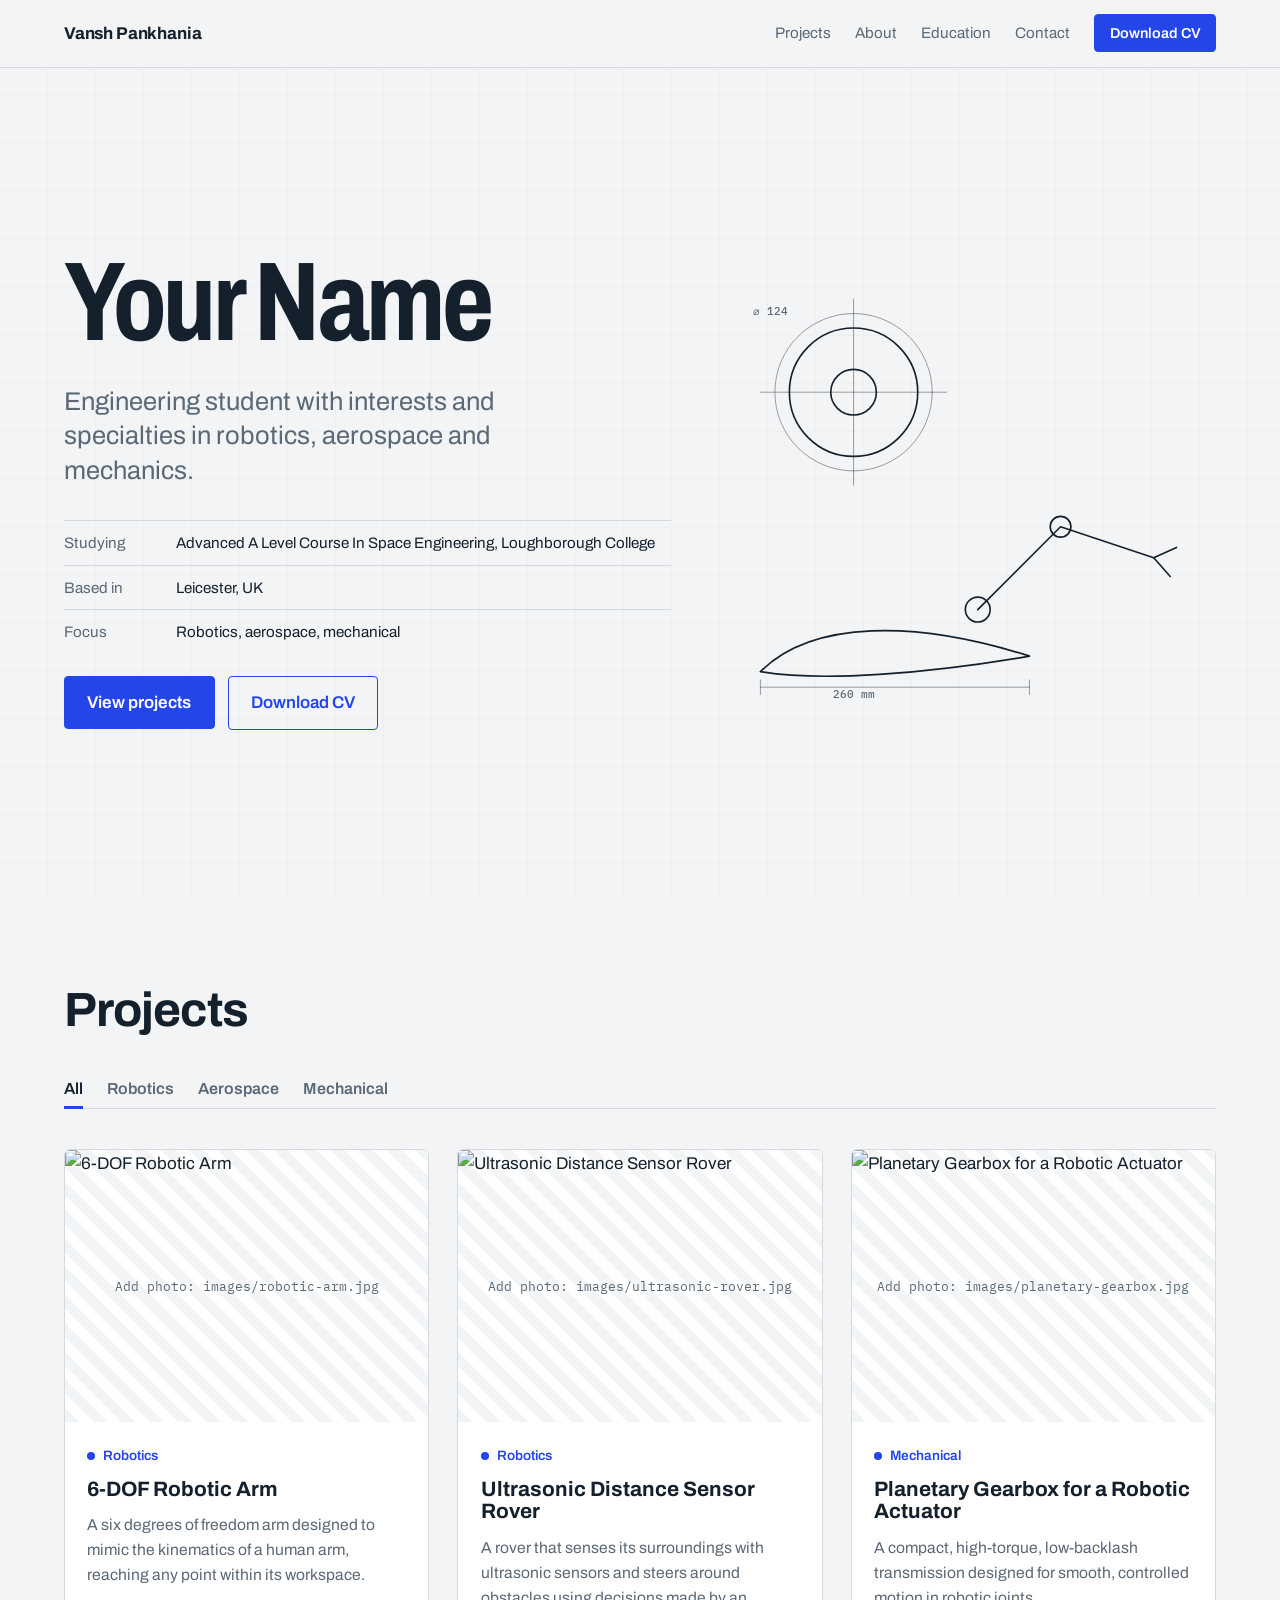
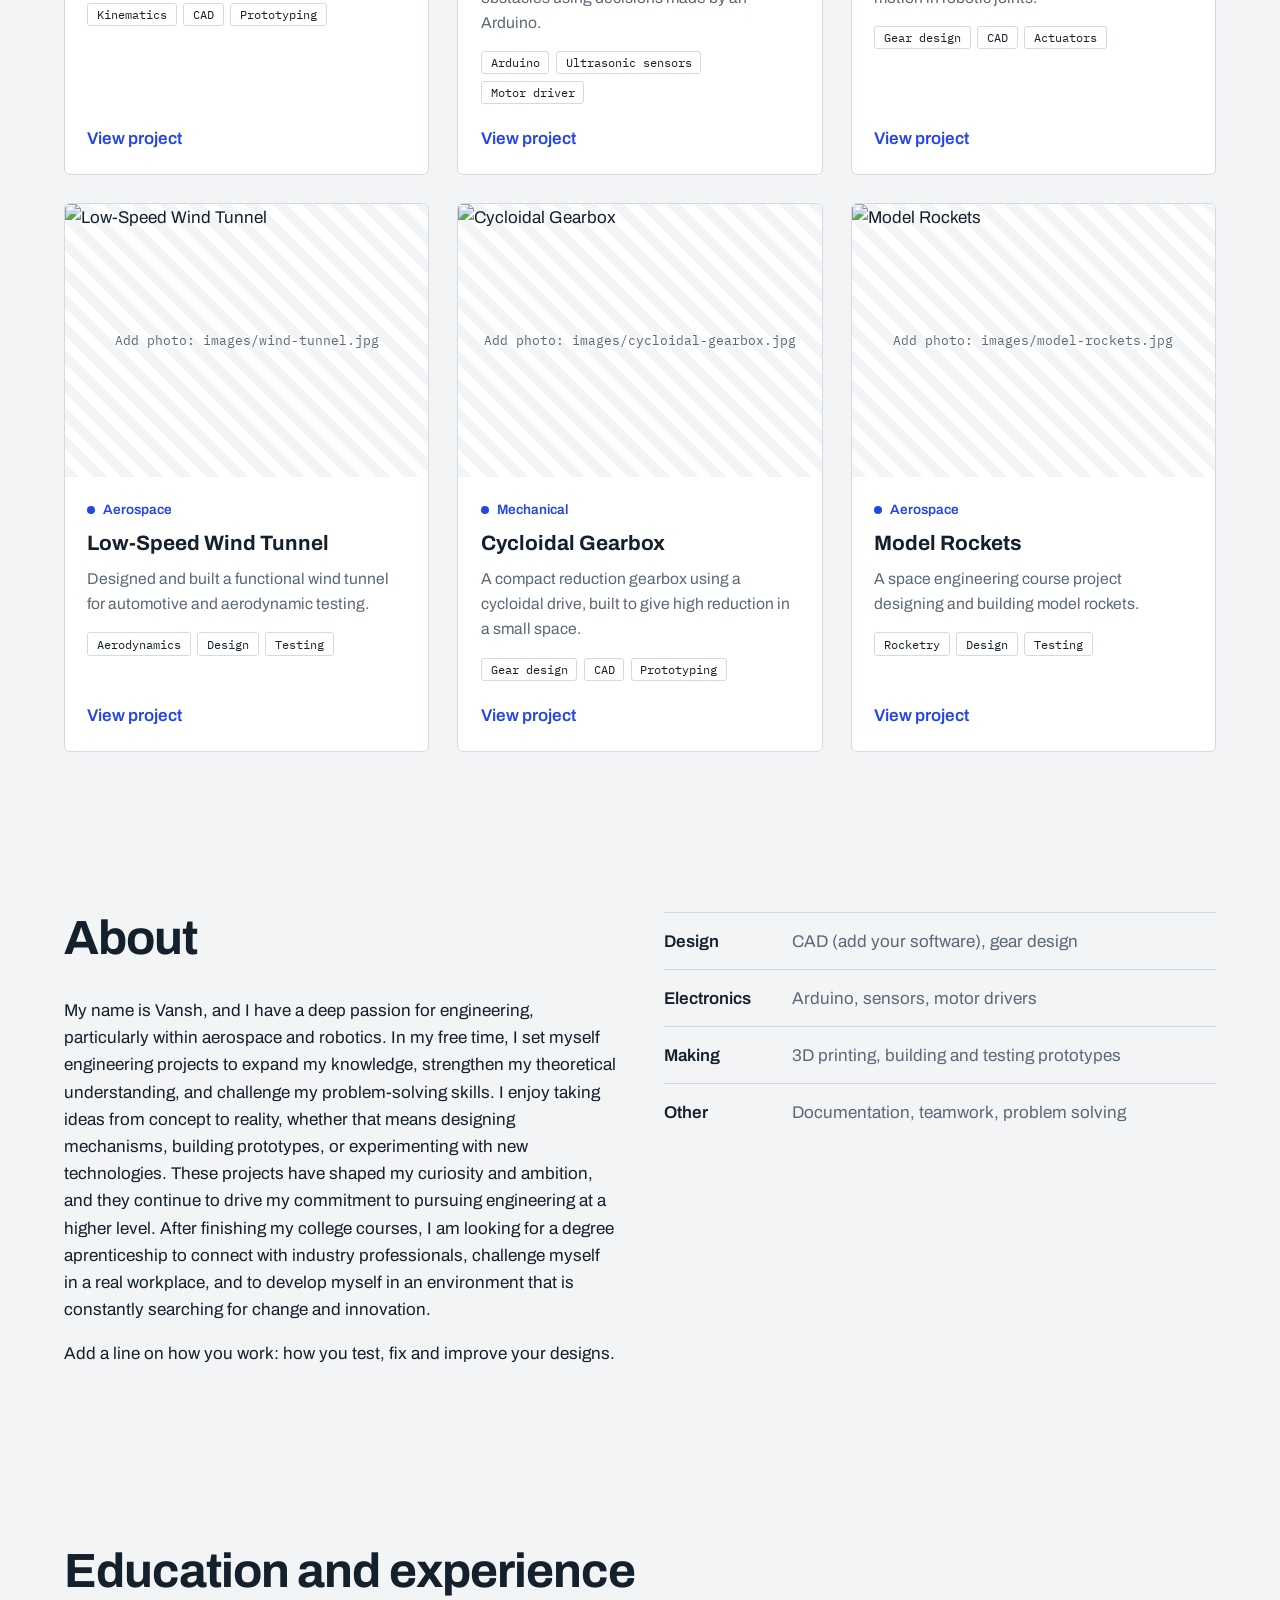
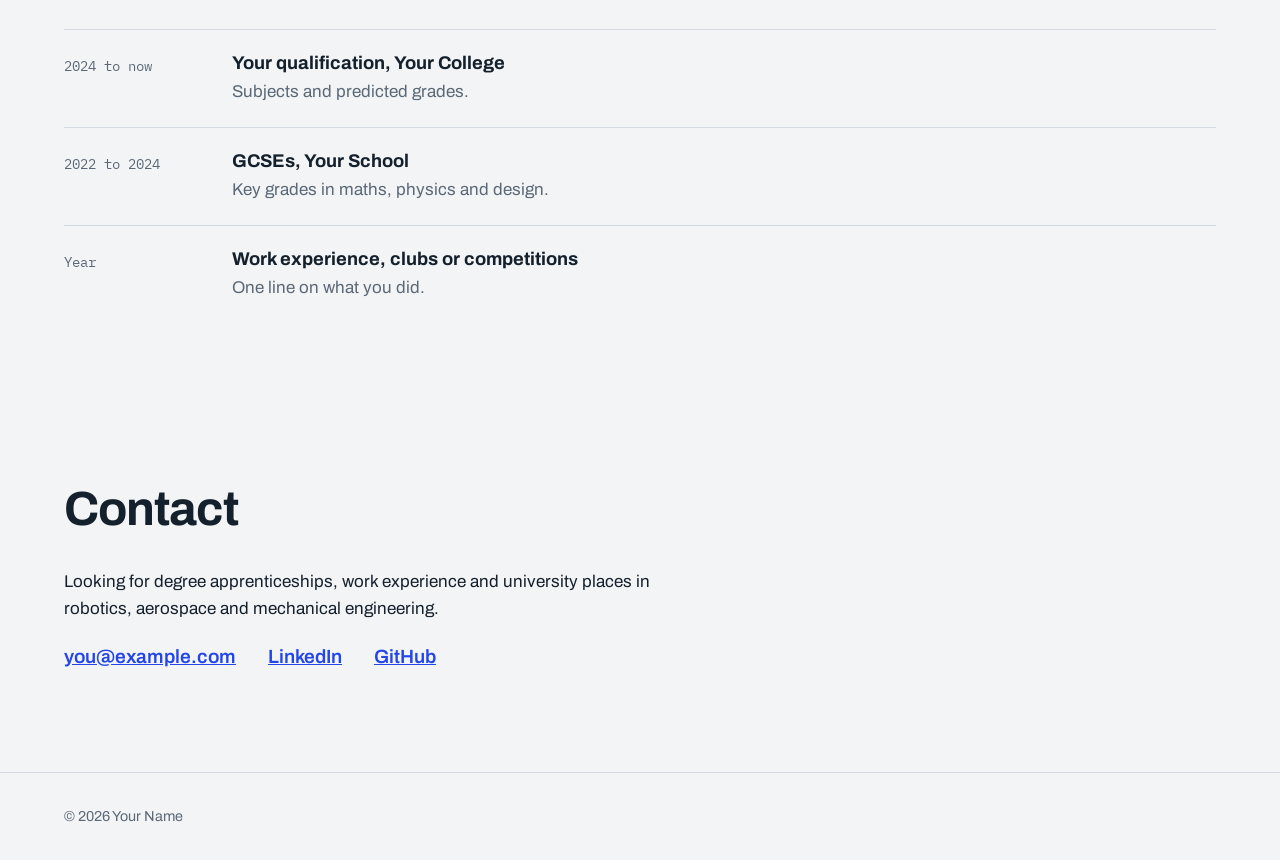
==== commit c92c8163: "Revise personal details and bio in index.html Updated personal information and descriptions in the H" ====
--- a/index.html
+++ b/index.html
@@ -13,7 +13,7 @@
 <body>
 
 <header class="site-header" id="top">
-  <a class="brand" href="#top">Your Name</a>
+  <a class="brand" href="#top">Vansh Pankhania</a>
   <nav aria-label="Main">
     <a href="#projects">Projects</a>
     <a href="#about">About</a>
@@ -28,10 +28,10 @@
   <section class="hero">
     <div class="hero-text">
       <h1>Your Name</h1>
-      <p class="lead">Engineering student who designs and builds robots, gearboxes and aerospace projects.</p>
+      <p class="lead">Engineering student with interests and specialties in robotics, aerospace and mechanics.</p>
       <dl class="facts">
-        <div><dt>Studying</dt><dd>Your course, Your College</dd></div>
-        <div><dt>Based in</dt><dd>Town, UK</dd></div>
+        <div><dt>Studying</dt><dd>Advanced A Level Course In Space Engineering, Loughborough College</dd></div>
+        <div><dt>Based in</dt><dd>Leicester, UK</dd></div>
         <div><dt>Focus</dt><dd>Robotics, aerospace, mechanical</dd></div>
       </dl>
       <div class="actions">
@@ -145,7 +145,7 @@
   <section class="section split" id="about">
     <div>
       <h2>About</h2>
-      <p>Write two or three sentences about who you are, what you enjoy building and what you want to do next, such as a degree apprenticeship or university course.</p>
+      <p>My name is Vansh, and I have a deep passion for engineering, particularly within aerospace and robotics. In my free time, I set myself engineering projects to expand my knowledge, strengthen my theoretical understanding, and challenge my problem‑solving skills. I enjoy taking ideas from concept to reality, whether that means designing mechanisms, building prototypes, or experimenting with new technologies. These projects have shaped my curiosity and ambition, and they continue to drive my commitment to pursuing engineering at a higher level. After finishing my college courses, I am looking for a degree aprenticeship to connect with industry professionals, challenge myself in a real workplace, and to develop myself in an environment that is constantly searching for change and innovation.</p>
       <p>Add a line on how you work: how you test, fix and improve your designs.</p>
     </div>
     <dl class="skills">
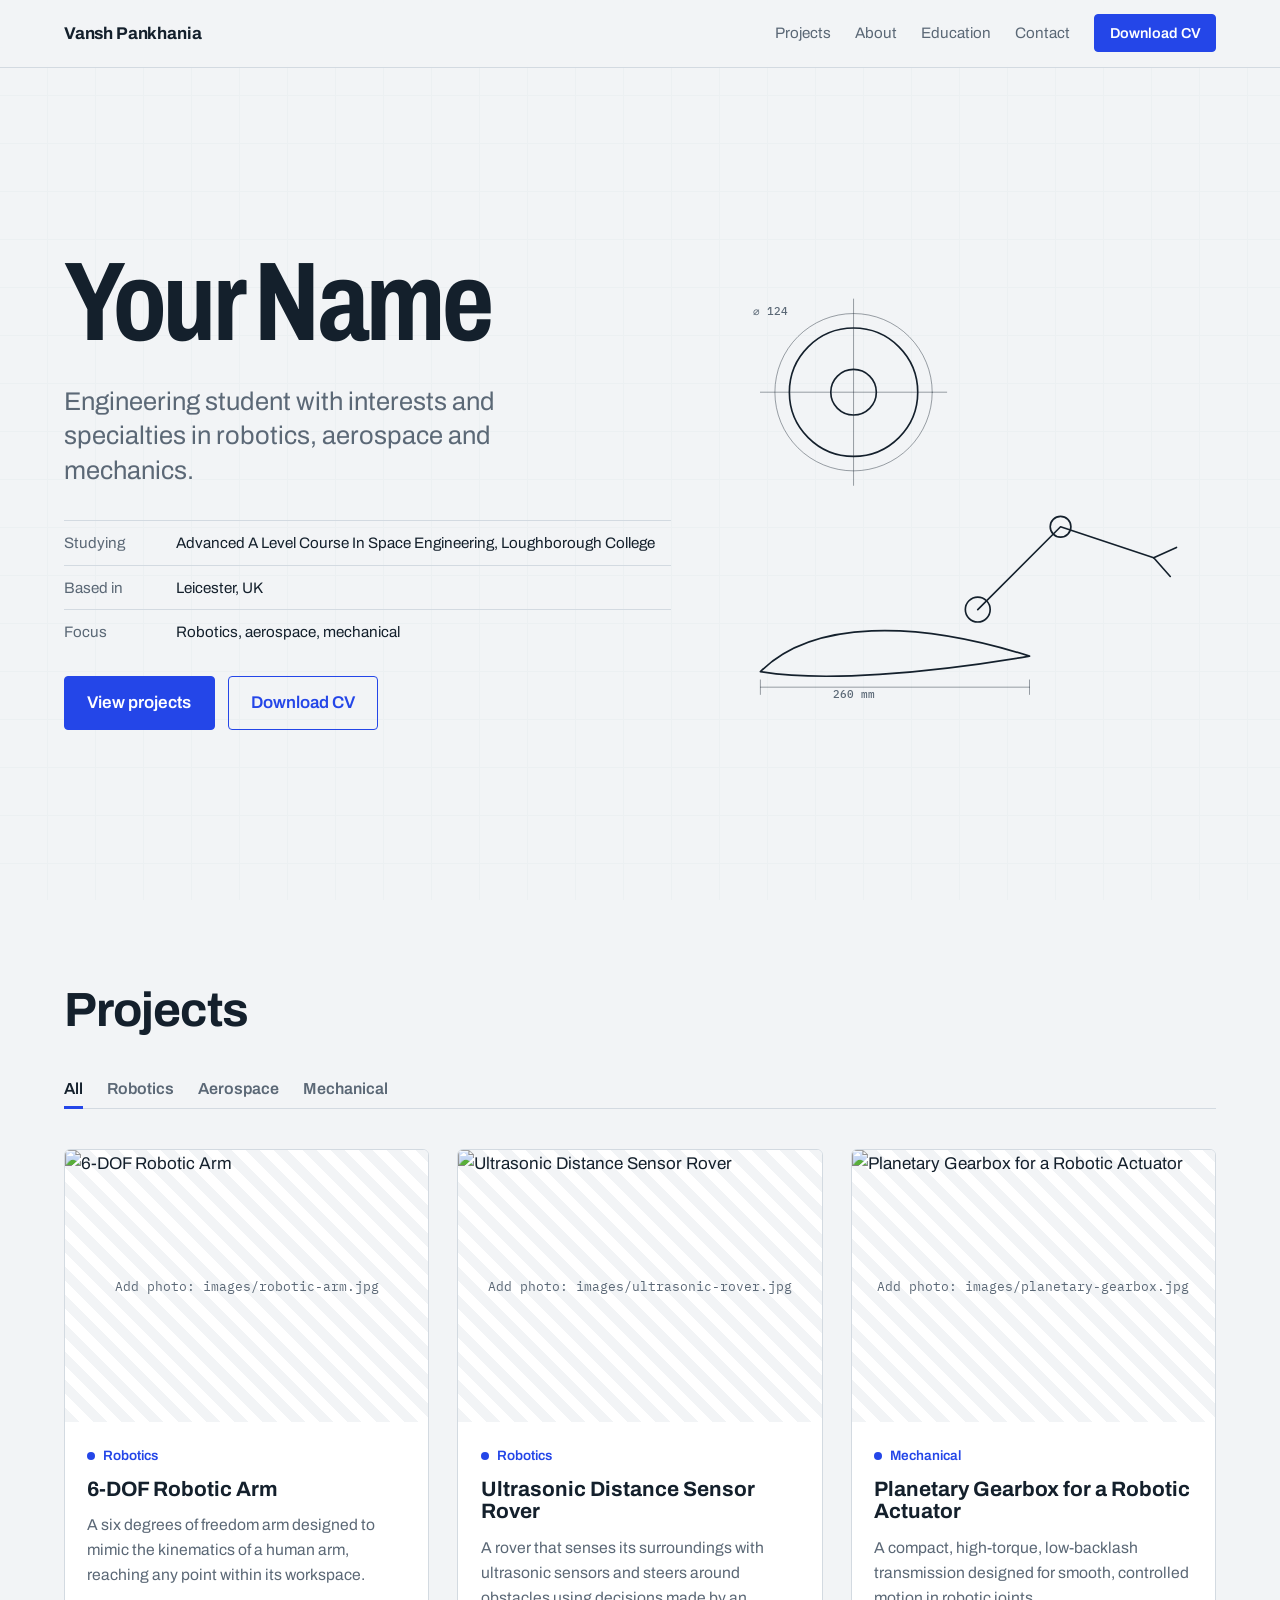
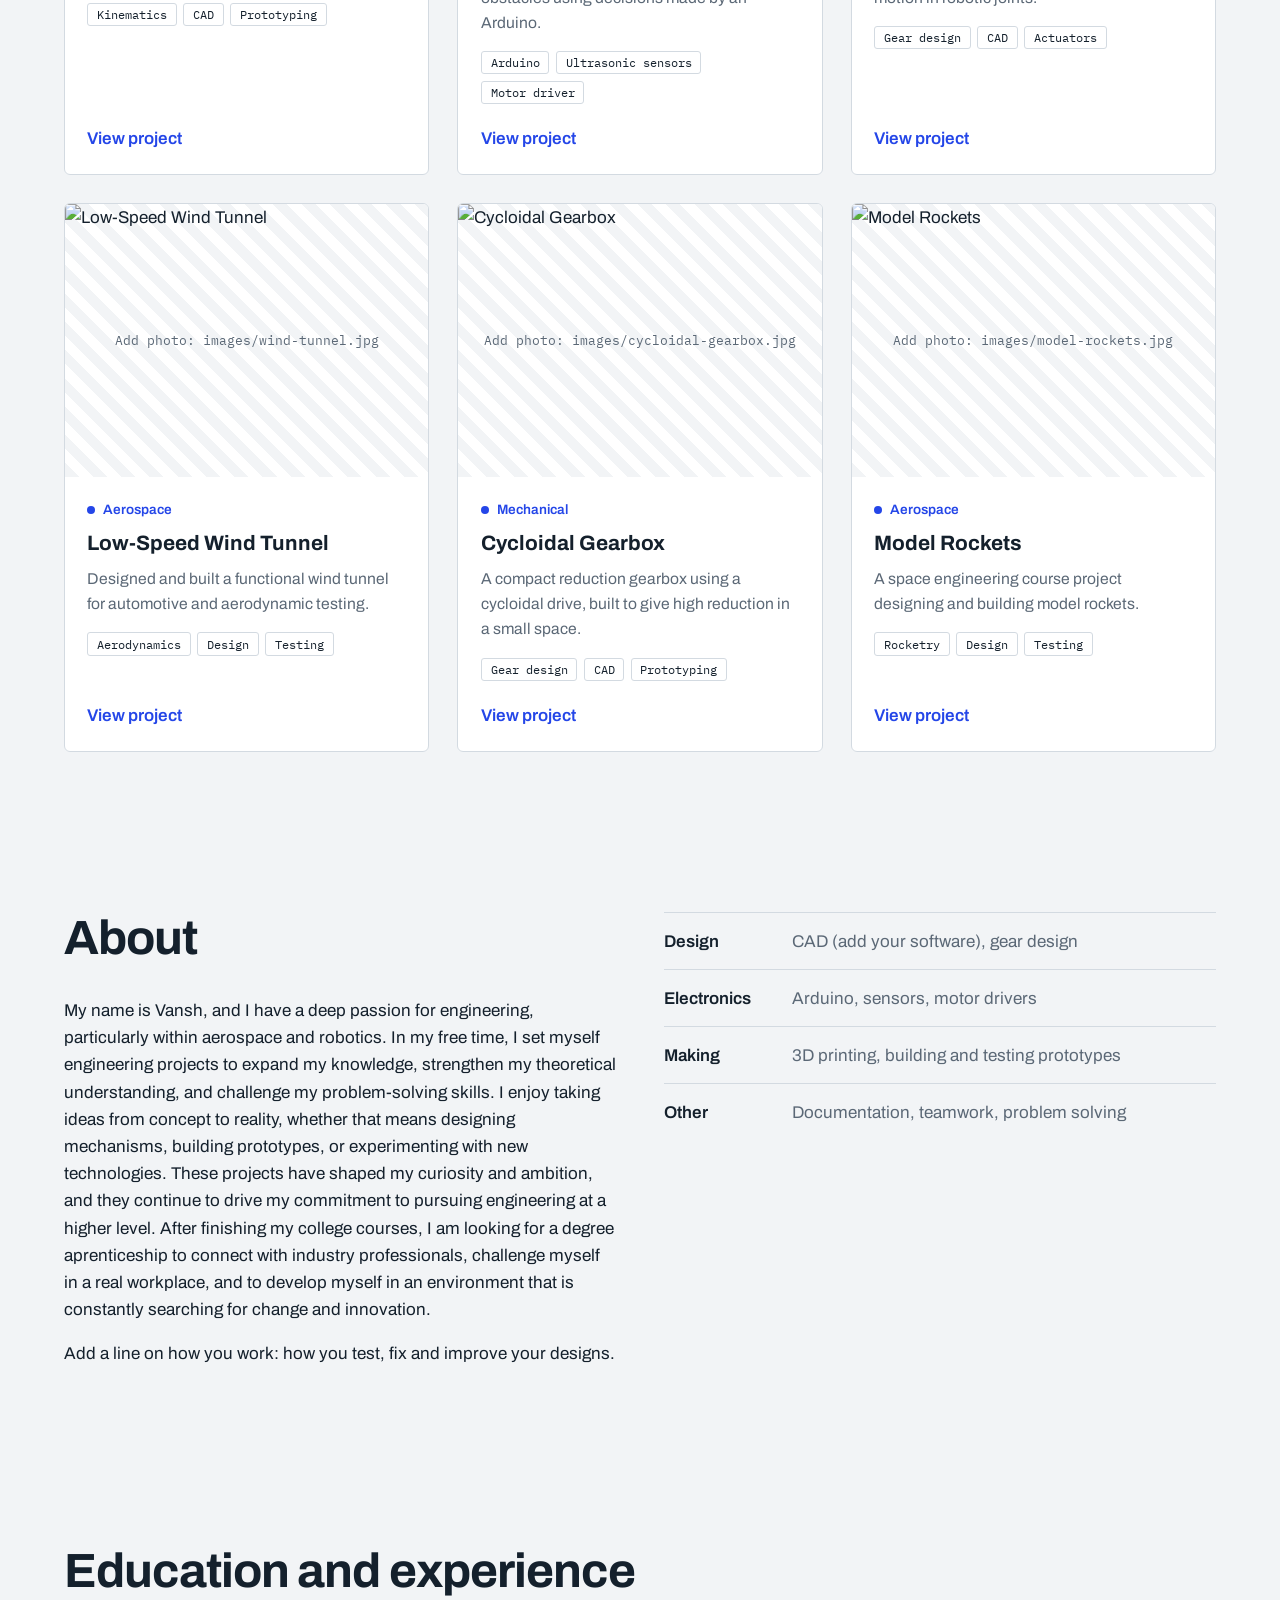
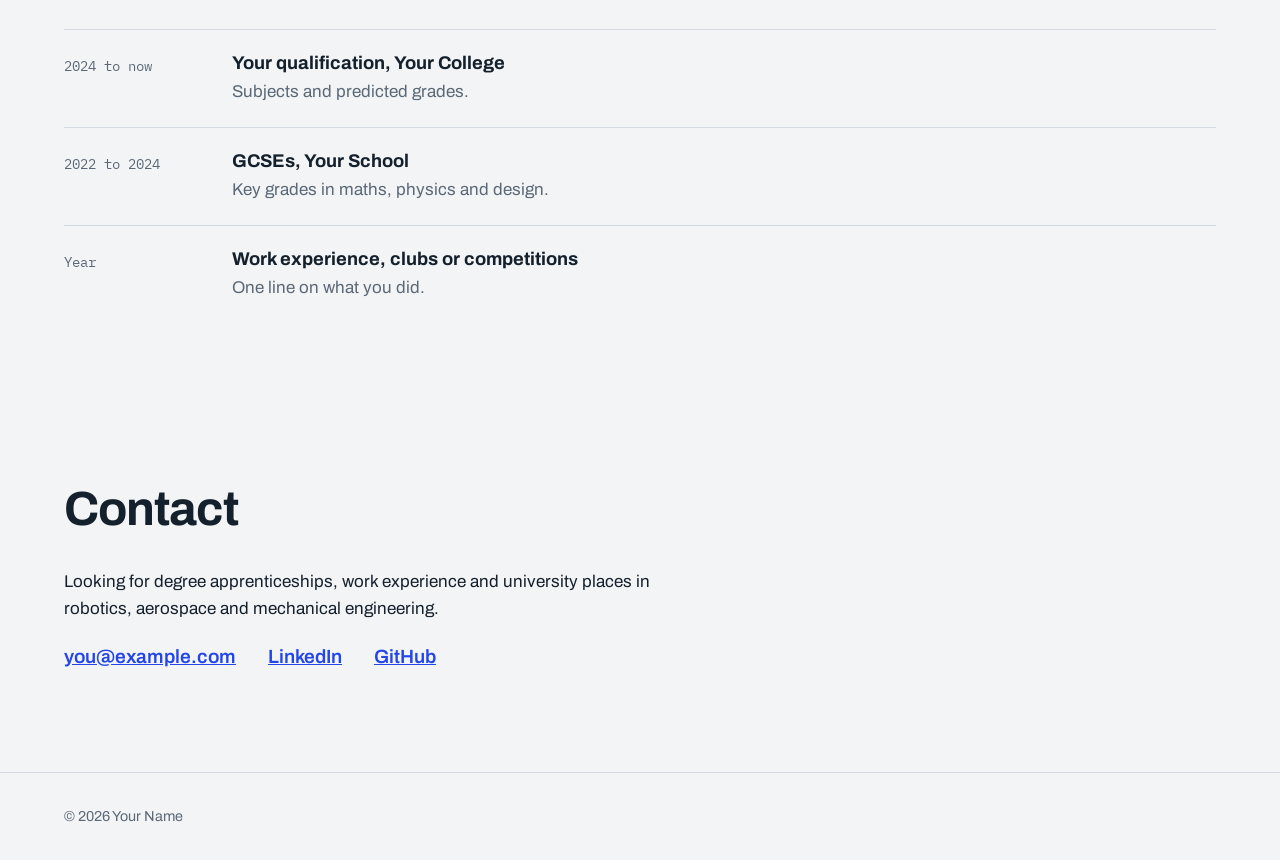
==== commit b86e313e: "Update title in index.html to reflect name change" ====
--- a/index.html
+++ b/index.html
@@ -3,7 +3,7 @@
 <head>
 <meta charset="utf-8">
 <meta name="viewport" content="width=device-width, initial-scale=1">
-<title>Your Name | Engineering Portfolio</title>
+<title>Vansh Pankhania | Engineering Portfolio</title>
 <meta name="description" content="Engineering portfolio: robotics, aerospace and mechanical design projects.">
 <link rel="preconnect" href="https://fonts.googleapis.com">
 <link rel="preconnect" href="https://fonts.gstatic.com" crossorigin>
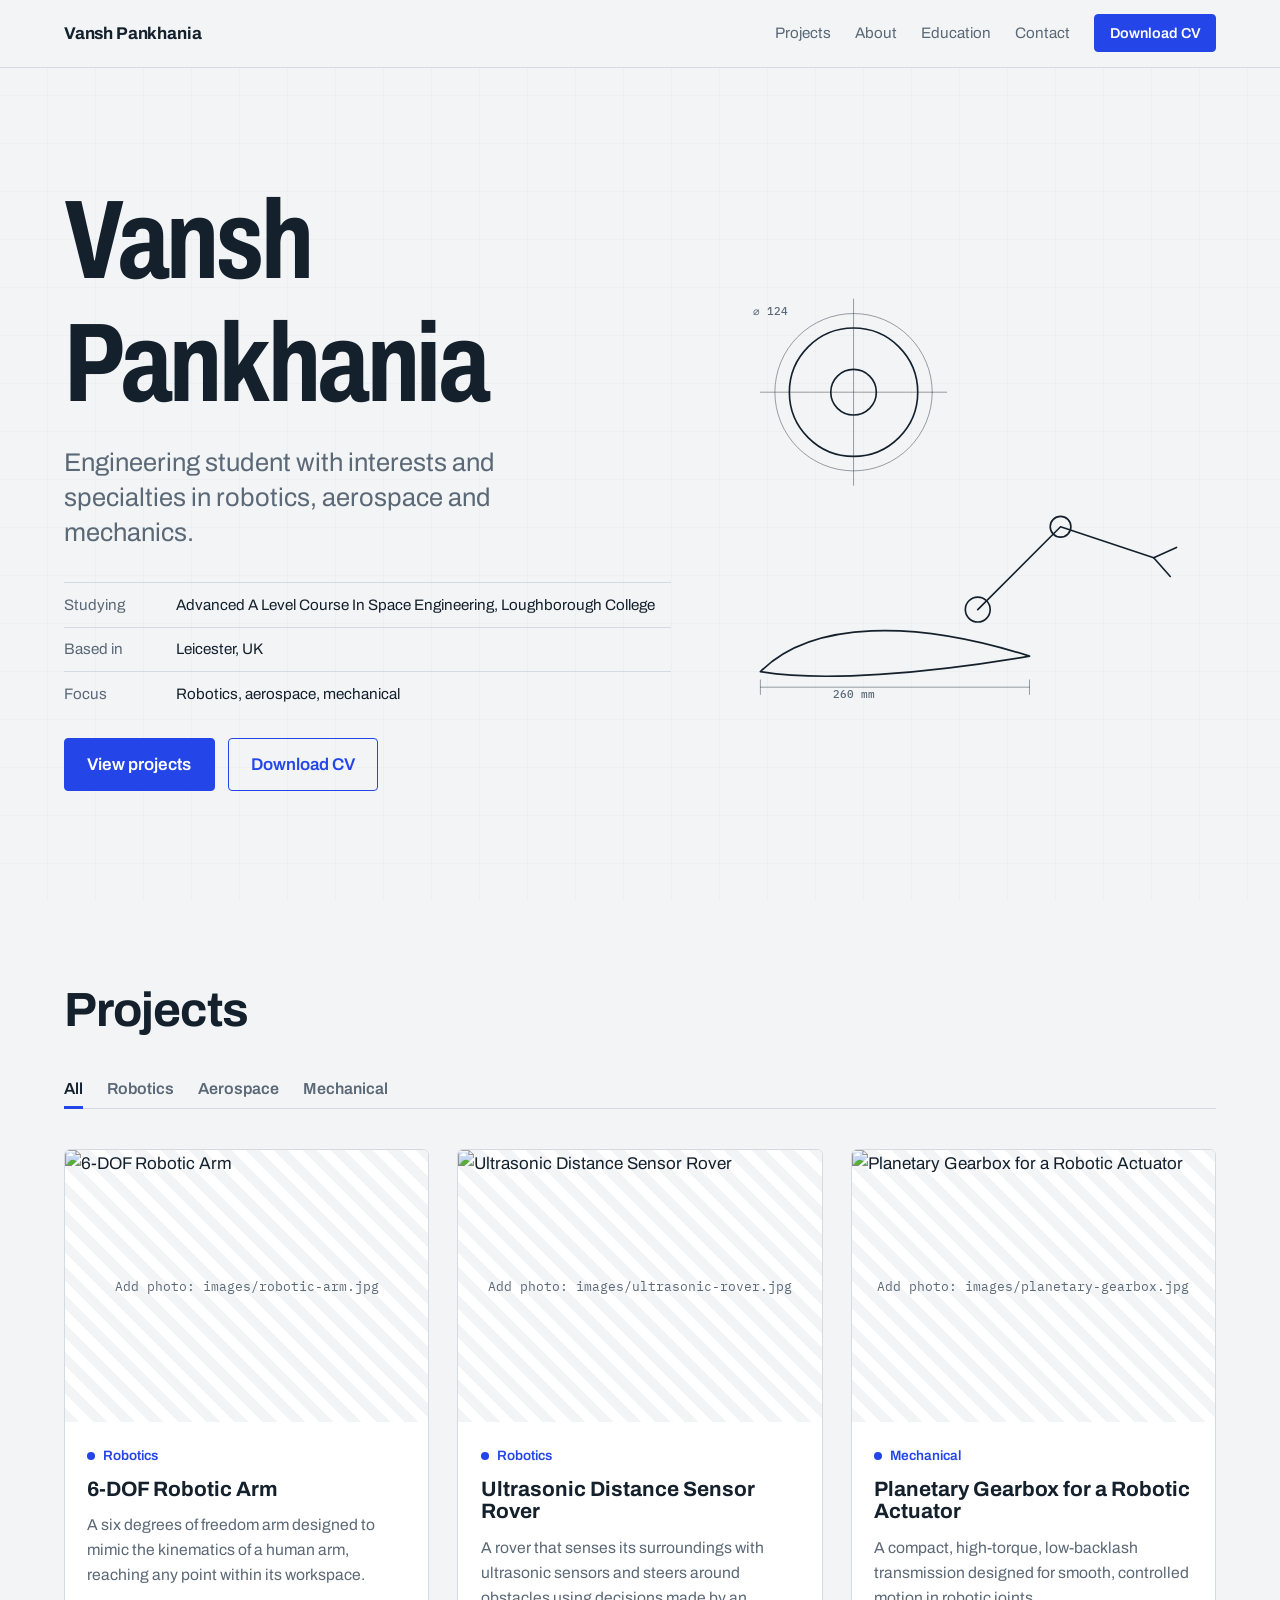
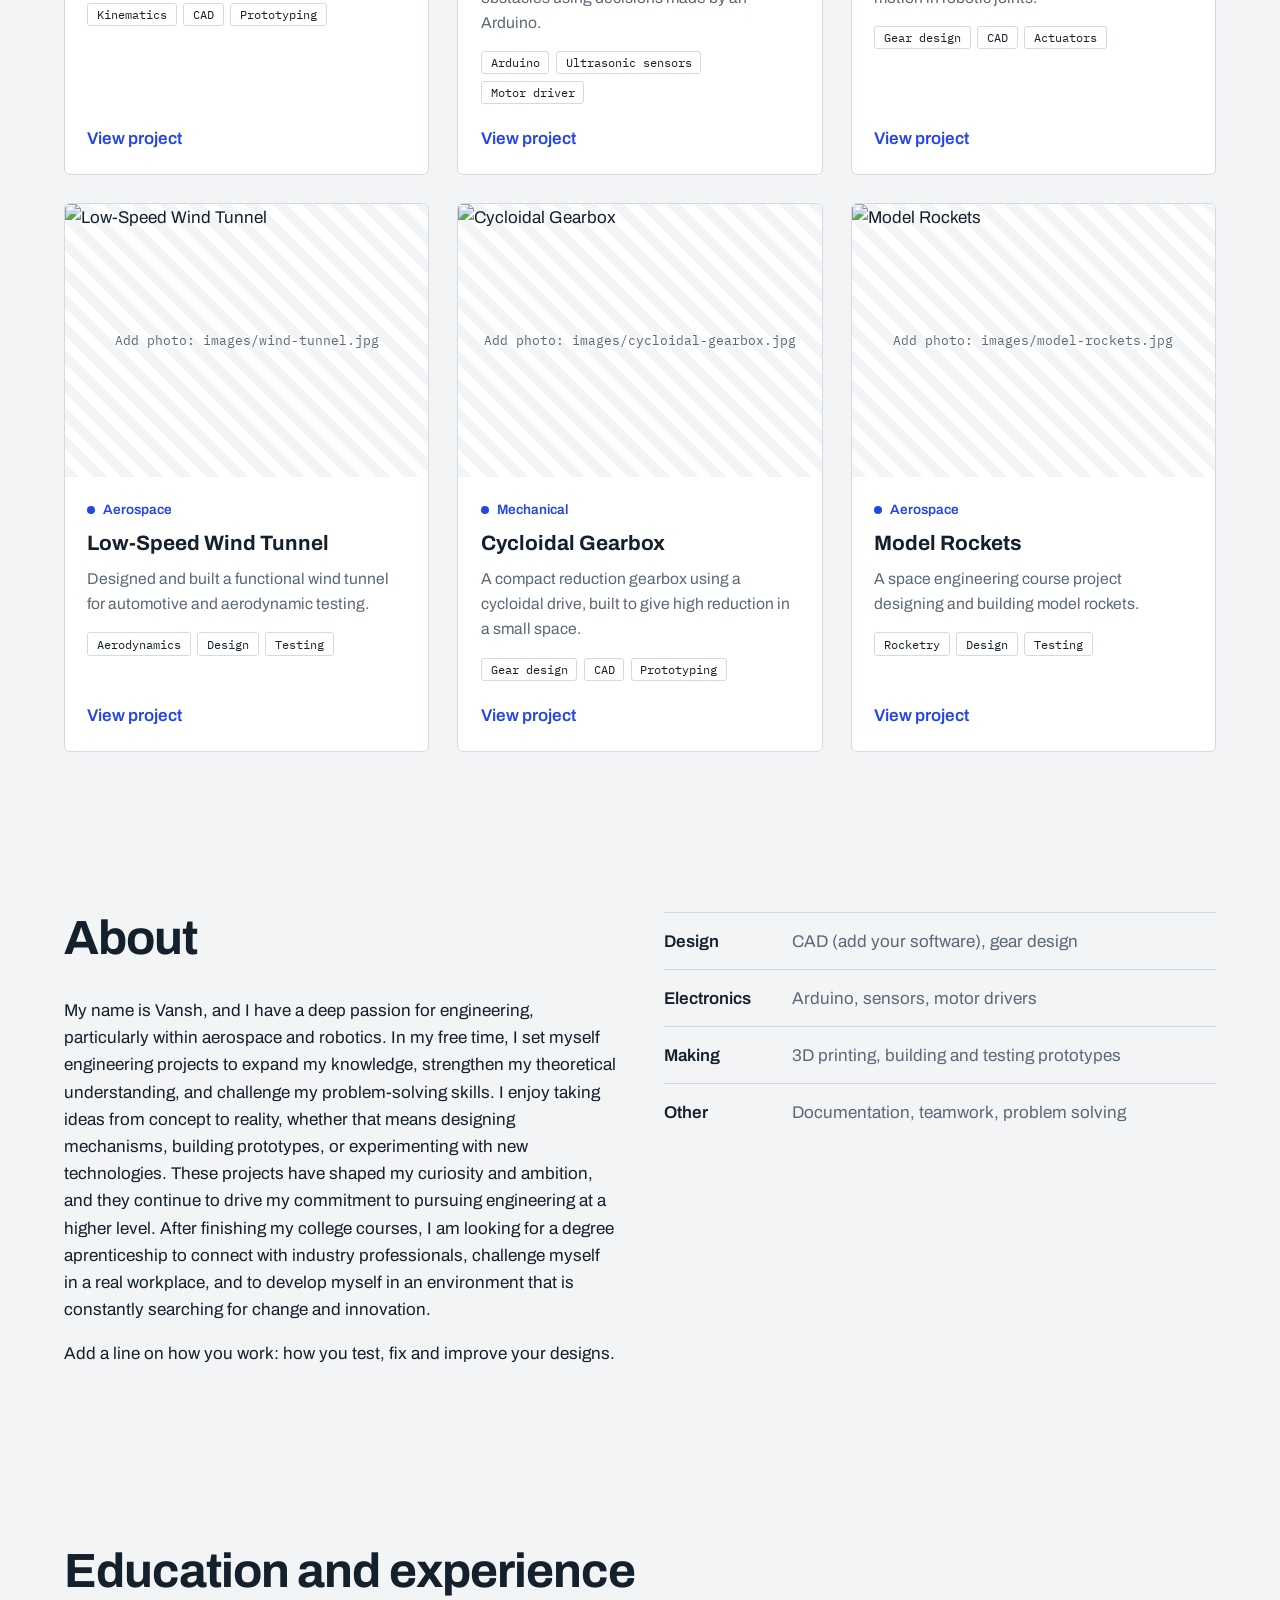
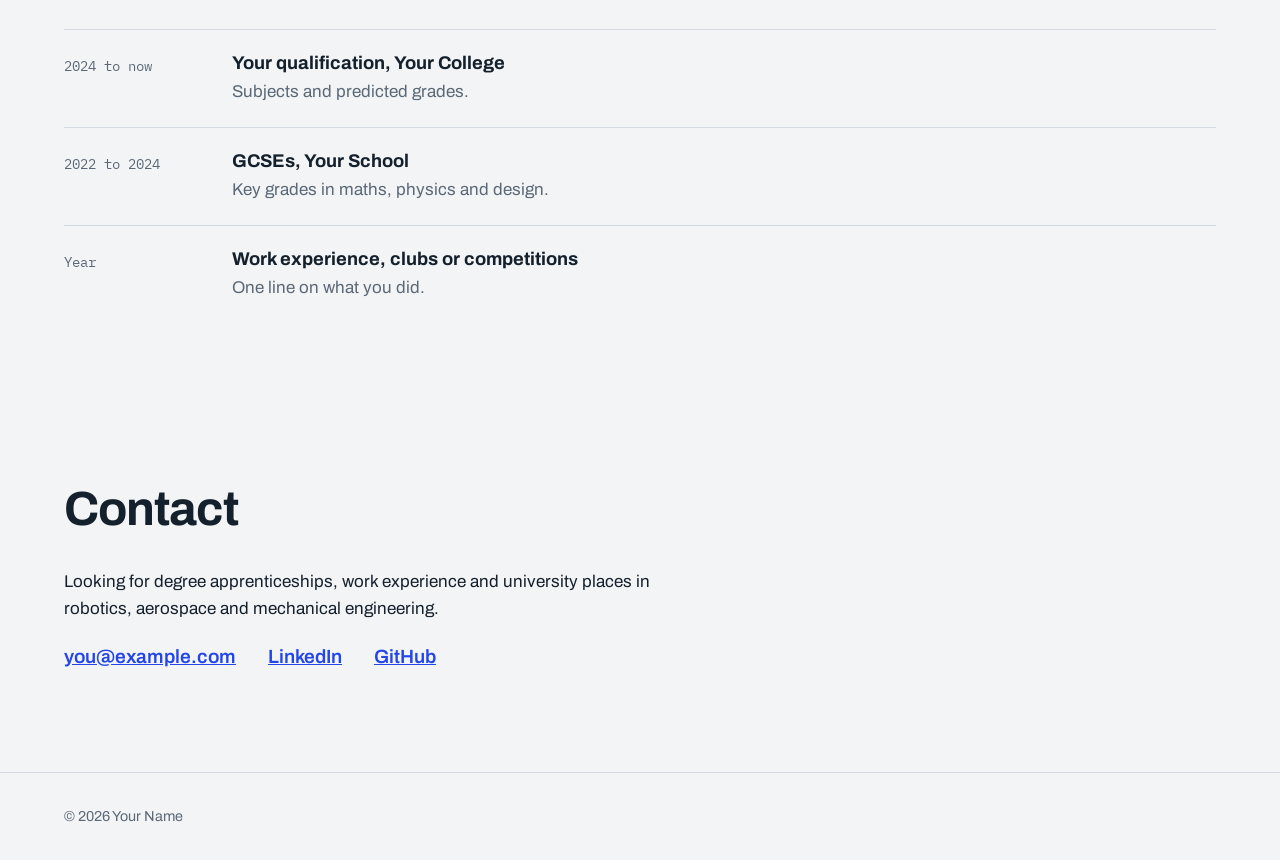
==== commit bc3e2fff: "Update hero section with name change" ====
--- a/index.html
+++ b/index.html
@@ -27,7 +27,7 @@
   <!-- HERO -->
   <section class="hero">
     <div class="hero-text">
-      <h1>Your Name</h1>
+      <h1>Vansh Pankhania</h1>
       <p class="lead">Engineering student with interests and specialties in robotics, aerospace and mechanics.</p>
       <dl class="facts">
         <div><dt>Studying</dt><dd>Advanced A Level Course In Space Engineering, Loughborough College</dd></div>
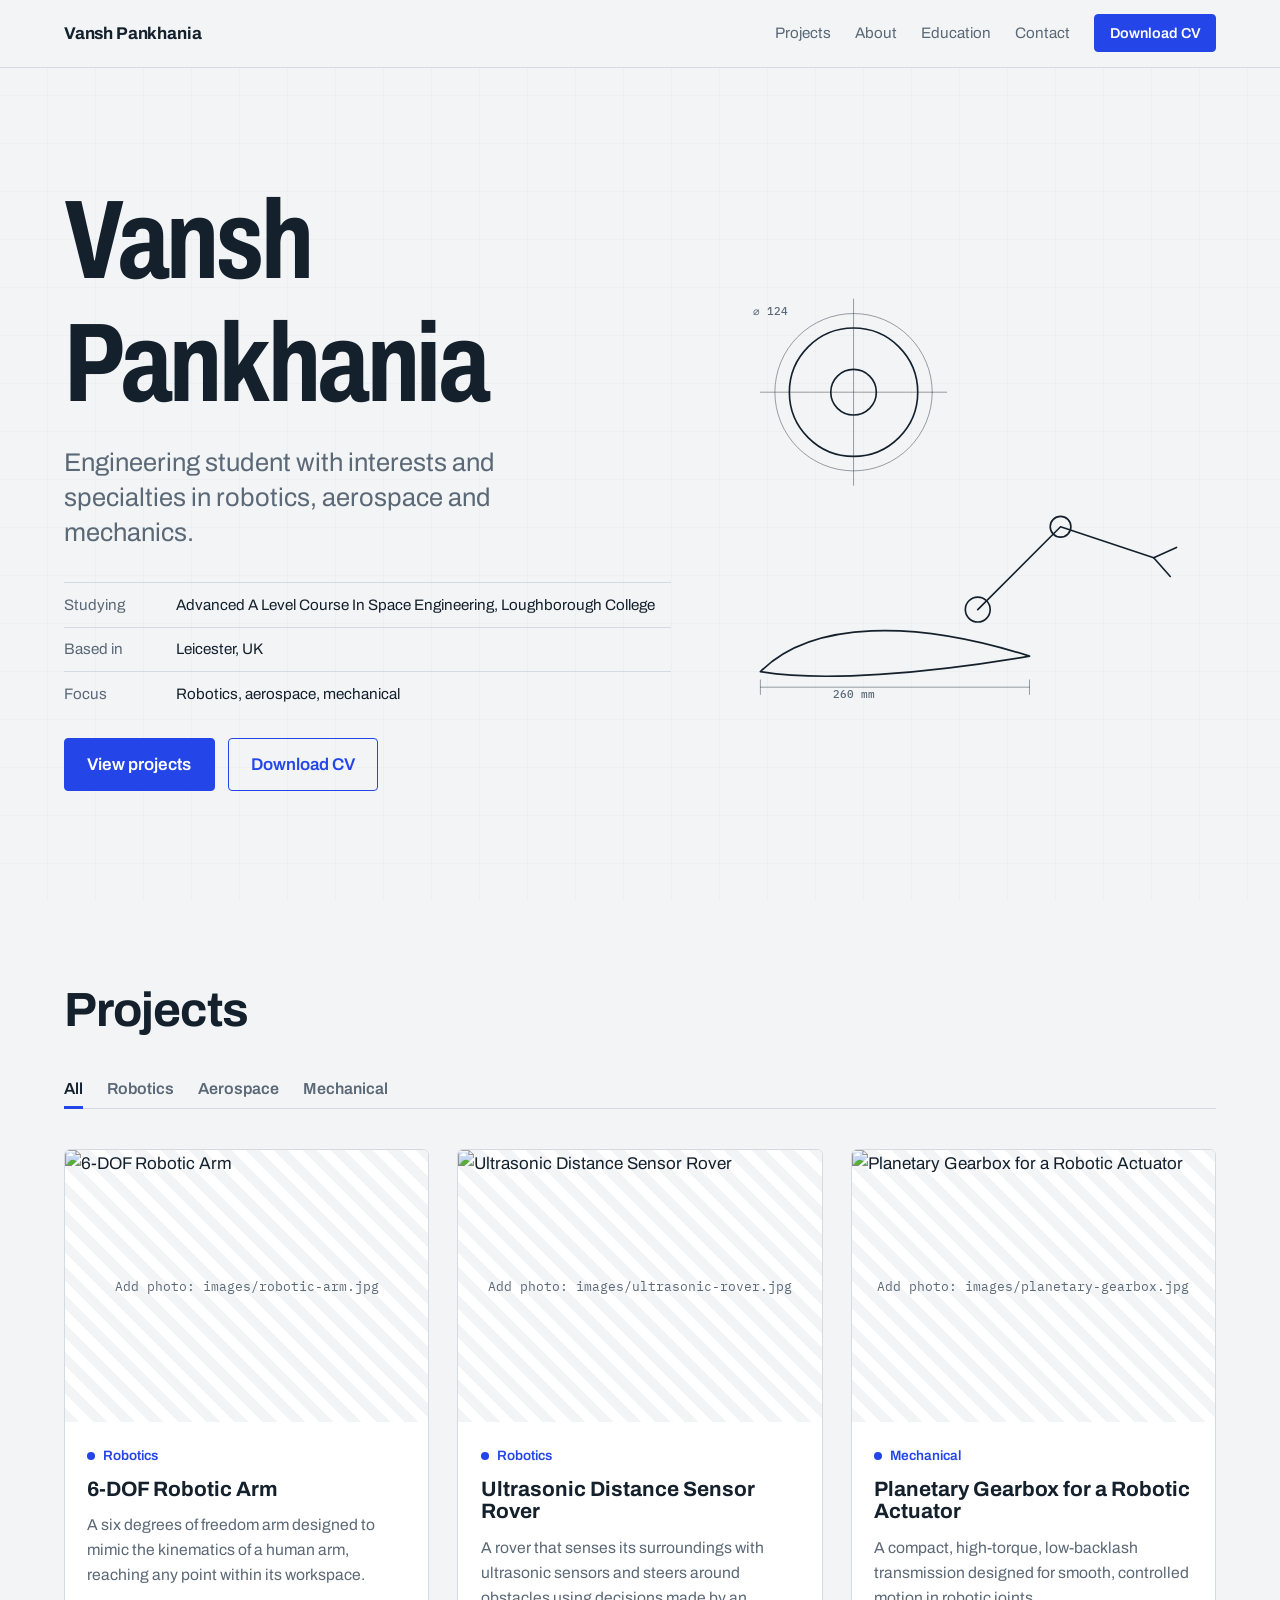
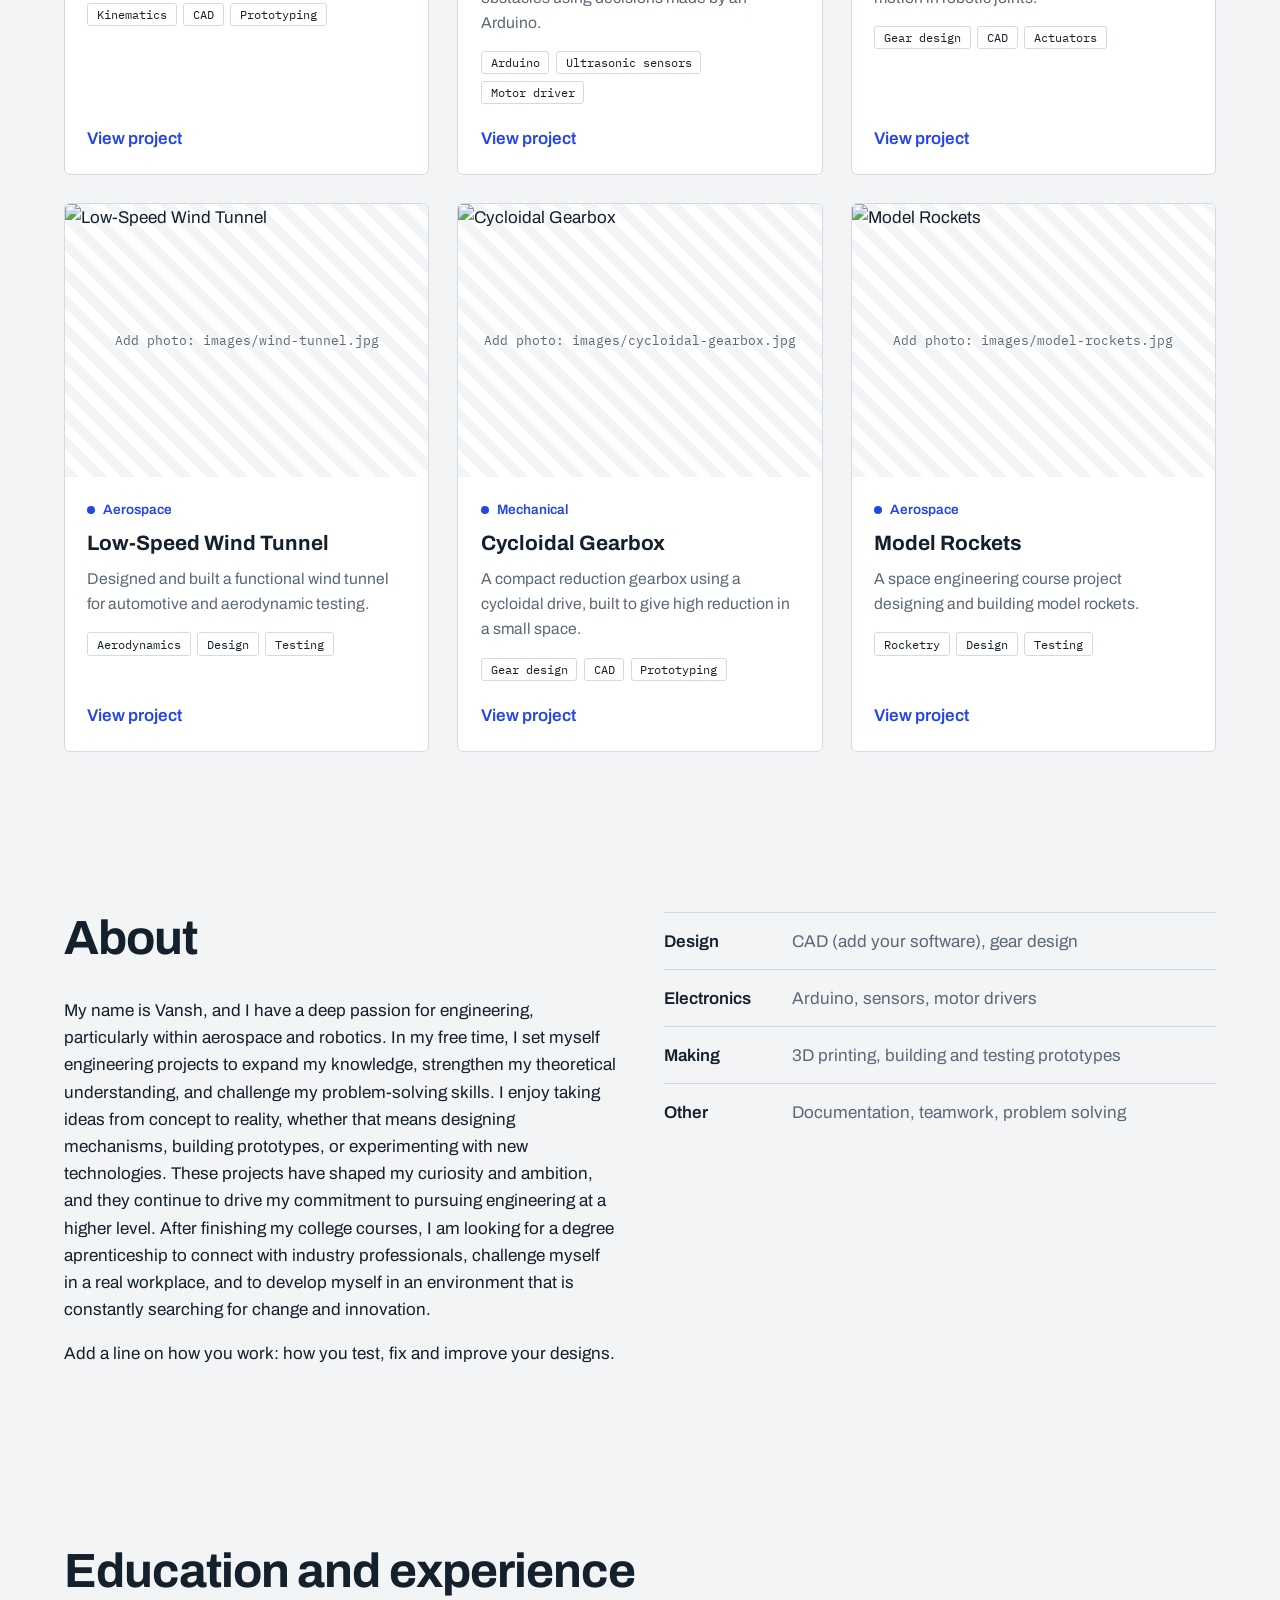
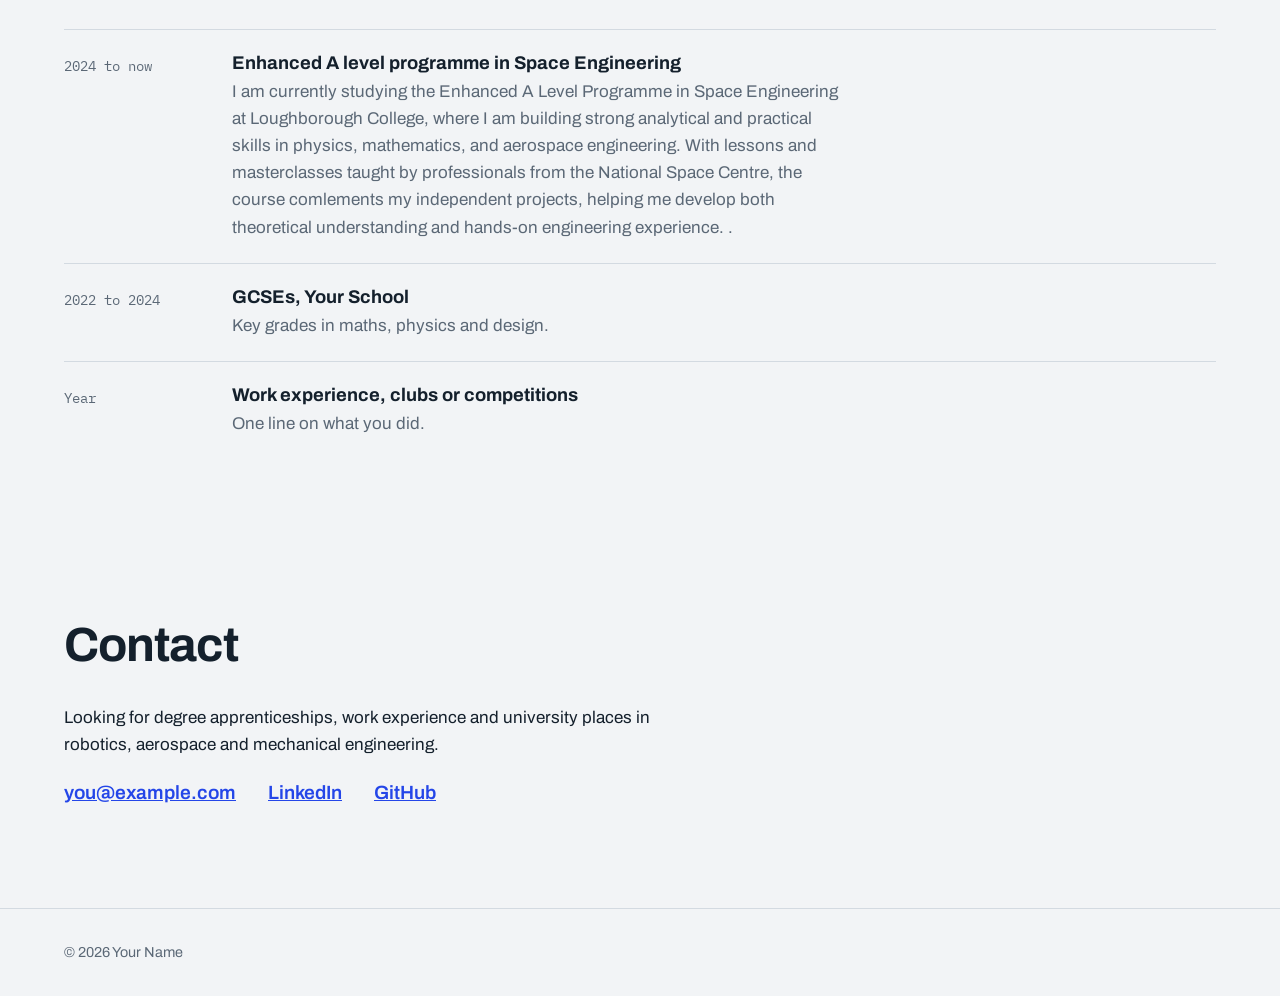
==== commit 9cb5d617: "Enhance education section with current studies Updated education experience details to reflect curre" ====
--- a/index.html
+++ b/index.html
@@ -160,7 +160,7 @@
   <section class="section" id="experience">
     <h2>Education and experience</h2>
     <ol class="timeline">
-      <li><span class="when">2024 to now</span><div><h3>Your qualification, Your College</h3><p>Subjects and predicted grades.</p></div></li>
+      <li><span class="when">2024 to now</span><div><h3>Enhanced A level programme in Space Engineering</h3><p>I am currently studying the Enhanced A Level Programme in Space Engineering at Loughborough College, where I am building strong analytical and practical skills in physics, mathematics, and aerospace engineering. With lessons and masterclasses taught by professionals from the National Space Centre, the course comlements my independent projects, helping me develop both theoretical understanding and hands-on engineering experience. .</p></div></li>
       <li><span class="when">2022 to 2024</span><div><h3>GCSEs, Your School</h3><p>Key grades in maths, physics and design.</p></div></li>
       <li><span class="when">Year</span><div><h3>Work experience, clubs or competitions</h3><p>One line on what you did.</p></div></li>
     </ol>
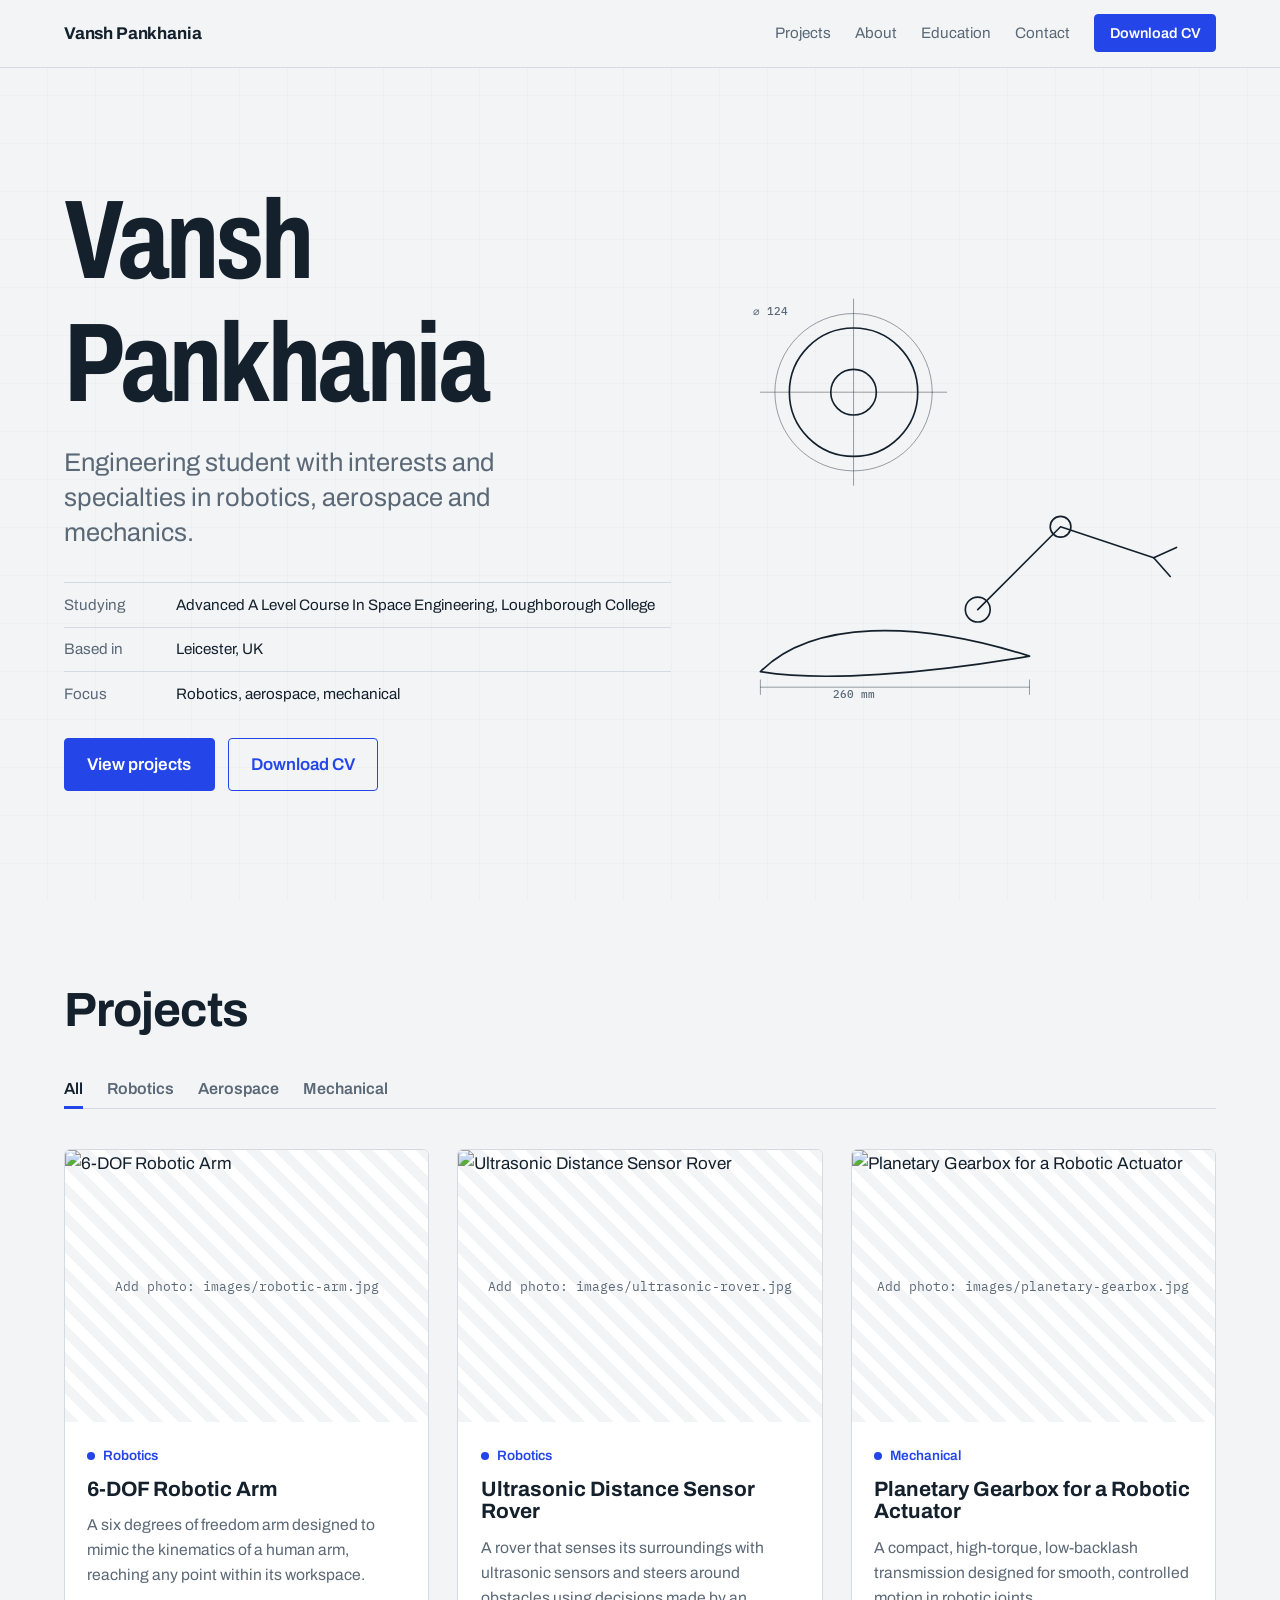
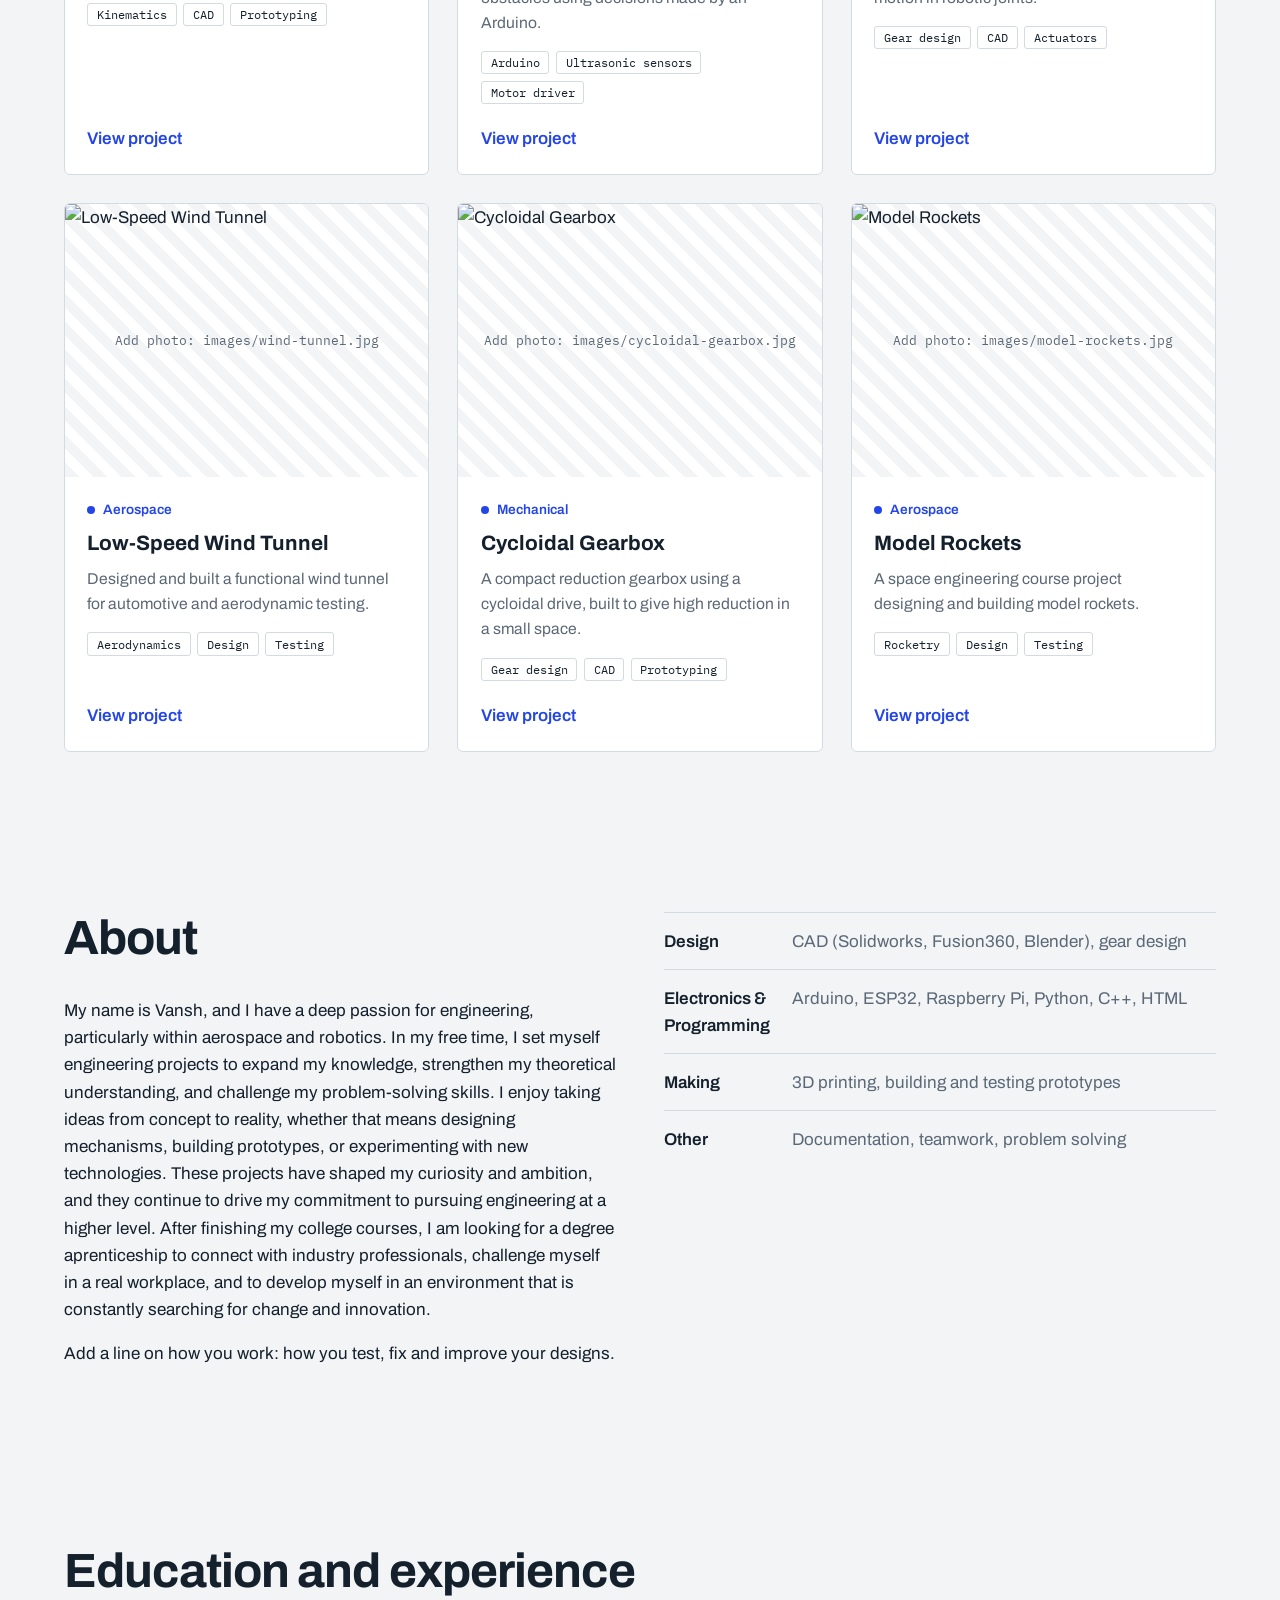
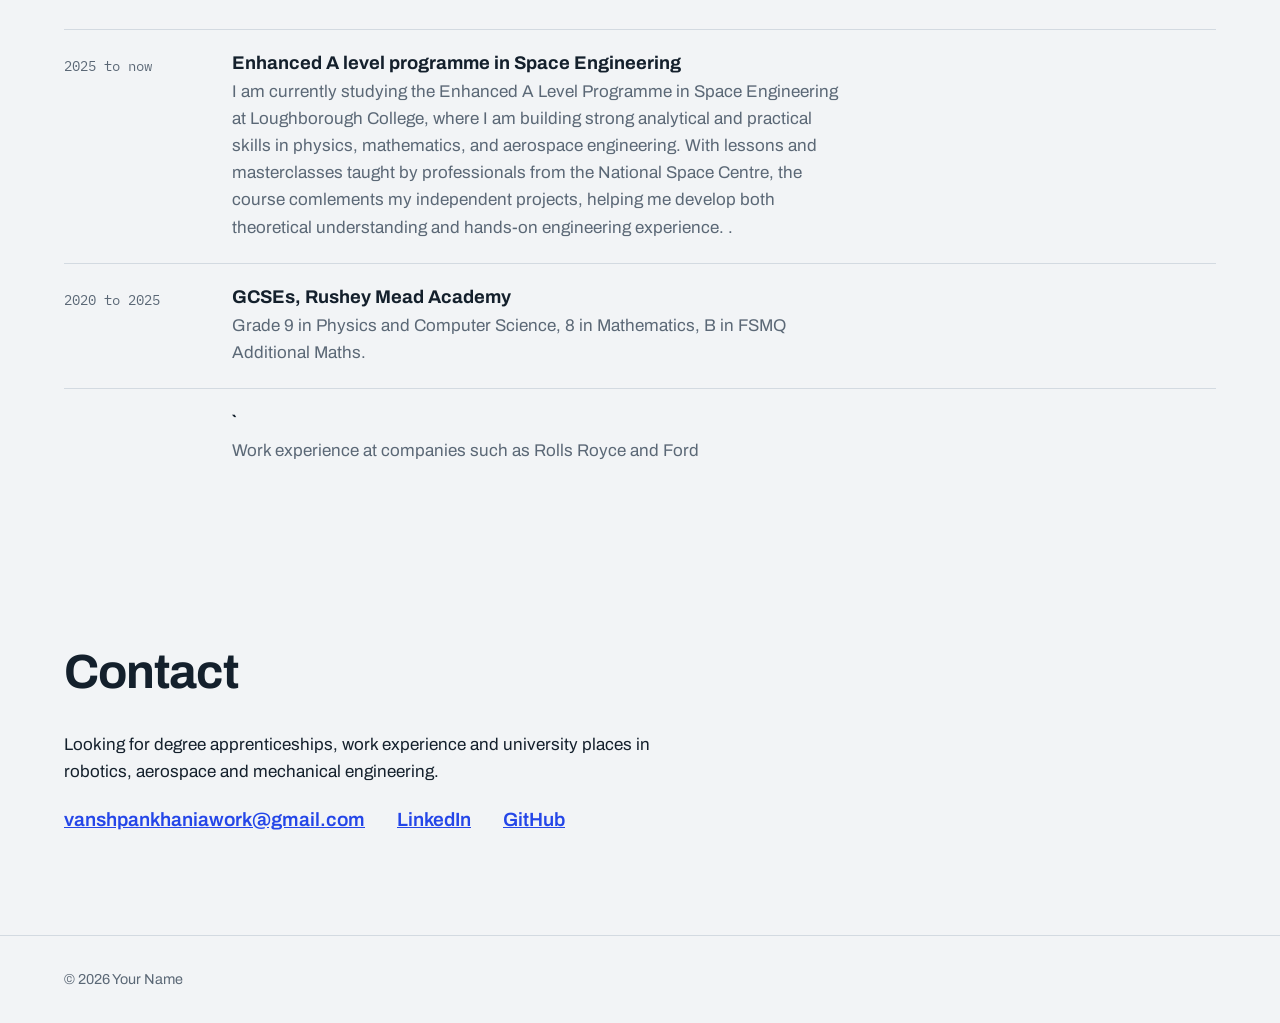
==== commit a3013cf6: "Update CV link and enhance content details" ====
--- a/index.html
+++ b/index.html
@@ -19,7 +19,7 @@
     <a href="#about">About</a>
     <a href="#experience">Education</a>
     <a href="#contact">Contact</a>
-    <a class="btn small" href="assets/cv.pdf" download>Download CV</a>
+    <a class="btn small" href="images/cv.pdf" download>Download CV</a>
   </nav>
 </header>
 
@@ -149,8 +149,8 @@
       <p>Add a line on how you work: how you test, fix and improve your designs.</p>
     </div>
     <dl class="skills">
-      <div><dt>Design</dt><dd>CAD (add your software), gear design</dd></div>
-      <div><dt>Electronics</dt><dd>Arduino, sensors, motor drivers</dd></div>
+      <div><dt>Design</dt><dd>CAD (Solidworks, Fusion360, Blender), gear design</dd></div>
+      <div><dt>Electronics & Programming </dt><dd>Arduino, ESP32, Raspberry Pi, Python, C++, HTML </dd></div>
       <div><dt>Making</dt><dd>3D printing, building and testing prototypes</dd></div>
       <div><dt>Other</dt><dd>Documentation, teamwork, problem solving</dd></div>
     </dl>
@@ -160,9 +160,9 @@
   <section class="section" id="experience">
     <h2>Education and experience</h2>
     <ol class="timeline">
-      <li><span class="when">2024 to now</span><div><h3>Enhanced A level programme in Space Engineering</h3><p>I am currently studying the Enhanced A Level Programme in Space Engineering at Loughborough College, where I am building strong analytical and practical skills in physics, mathematics, and aerospace engineering. With lessons and masterclasses taught by professionals from the National Space Centre, the course comlements my independent projects, helping me develop both theoretical understanding and hands-on engineering experience. .</p></div></li>
-      <li><span class="when">2022 to 2024</span><div><h3>GCSEs, Your School</h3><p>Key grades in maths, physics and design.</p></div></li>
-      <li><span class="when">Year</span><div><h3>Work experience, clubs or competitions</h3><p>One line on what you did.</p></div></li>
+      <li><span class="when">2025 to now</span><div><h3>Enhanced A level programme in Space Engineering</h3><p>I am currently studying the Enhanced A Level Programme in Space Engineering at Loughborough College, where I am building strong analytical and practical skills in physics, mathematics, and aerospace engineering. With lessons and masterclasses taught by professionals from the National Space Centre, the course comlements my independent projects, helping me develop both theoretical understanding and hands-on engineering experience. .</p></div></li>
+      <li><span class="when">2020 to 2025</span><div><h3>GCSEs, Rushey Mead Academy</h3><p>Grade 9 in Physics and Computer Science, 8 in Mathematics, B in FSMQ Additional Maths.</p></div></li>
+      <li><span class="when"></span><div><h3>`</h3><p>Work experience at companies such as Rolls Royce and Ford</p></div></li>
     </ol>
   </section>
 
@@ -171,8 +171,8 @@
     <h2>Contact</h2>
     <p>Looking for degree apprenticeships, work experience and university places in robotics, aerospace and mechanical engineering.</p>
     <p class="links">
-      <a href="mailto:you@example.com">you@example.com</a>
-      <a href="https://linkedin.com/in/your-username">LinkedIn</a>
+      <a href="mailto:vanshpankhaniawork@gmail.com">vanshpankhaniawork@gmail.com</a>
+      <a href="https://www.linkedin.com/in/vansh-pankhania-0b33b136b">LinkedIn</a>
       <a href="https://github.com/your-username">GitHub</a>
     </p>
   </section>
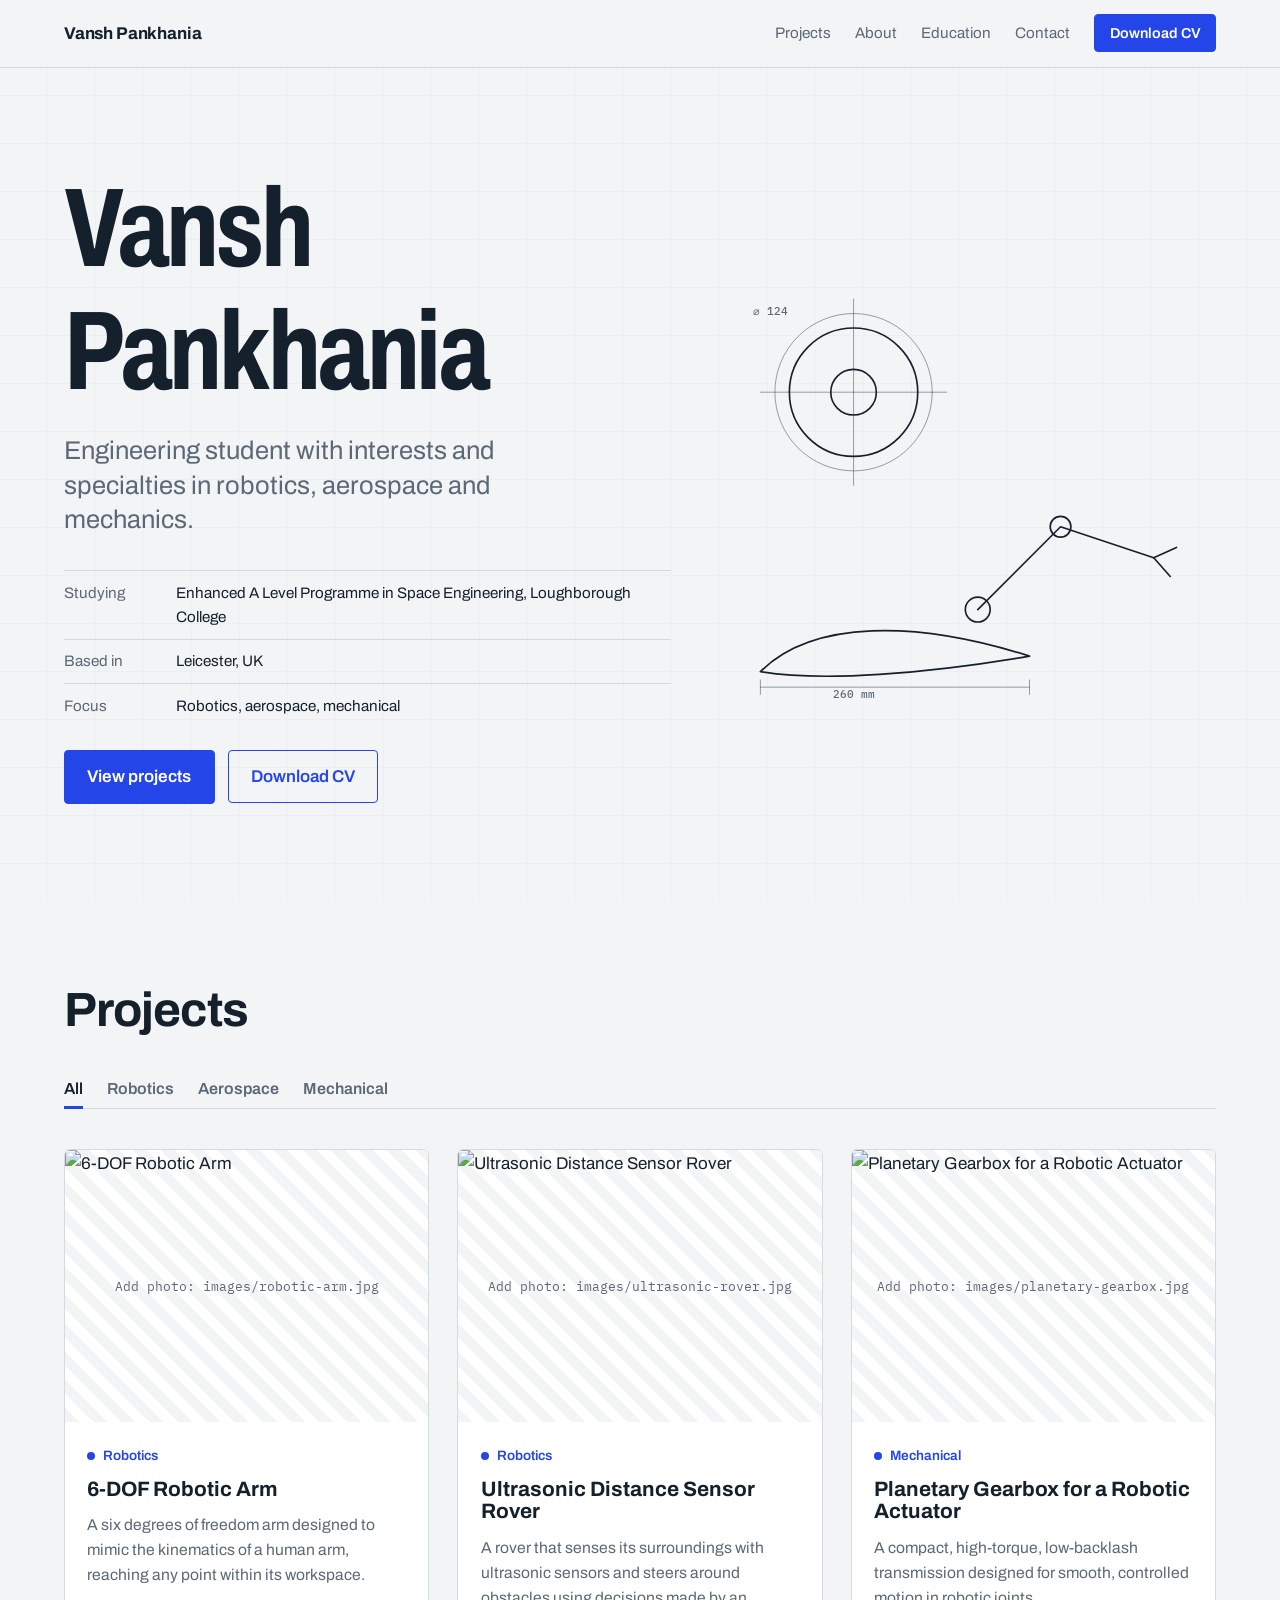
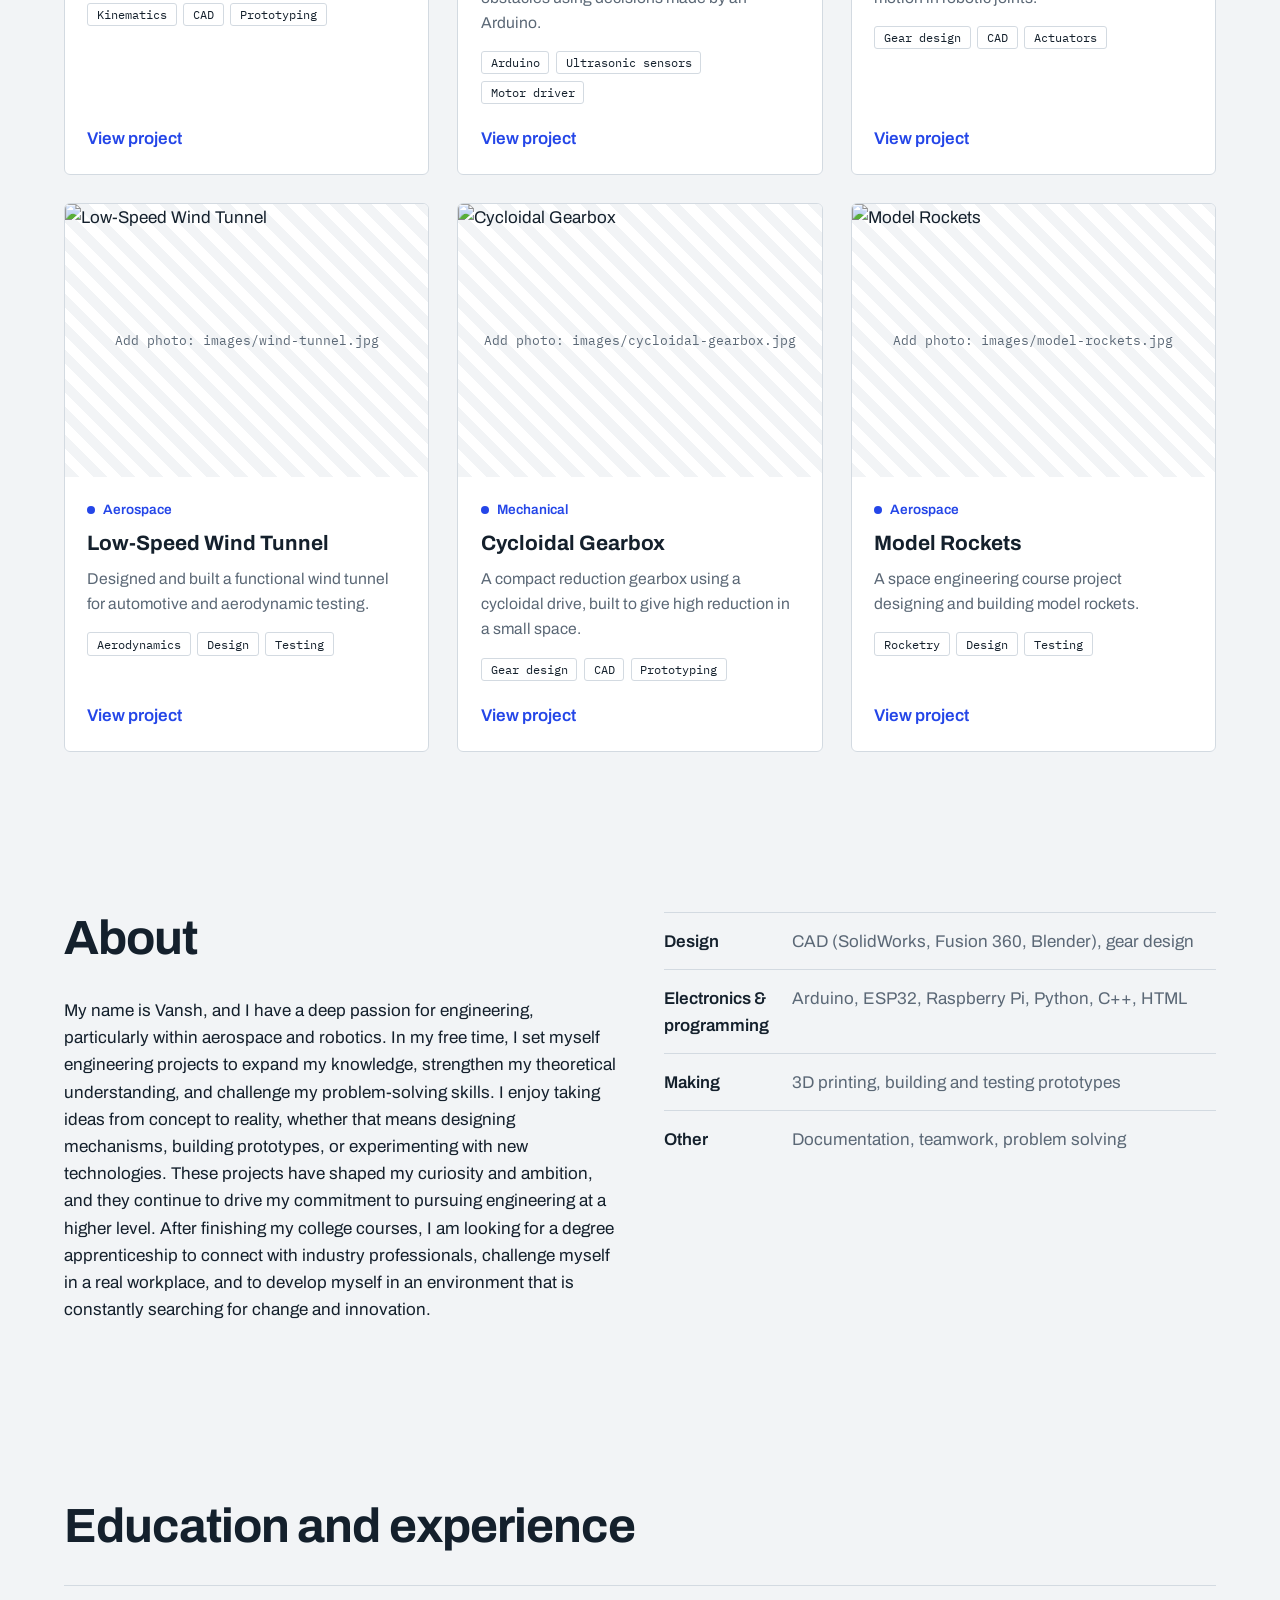
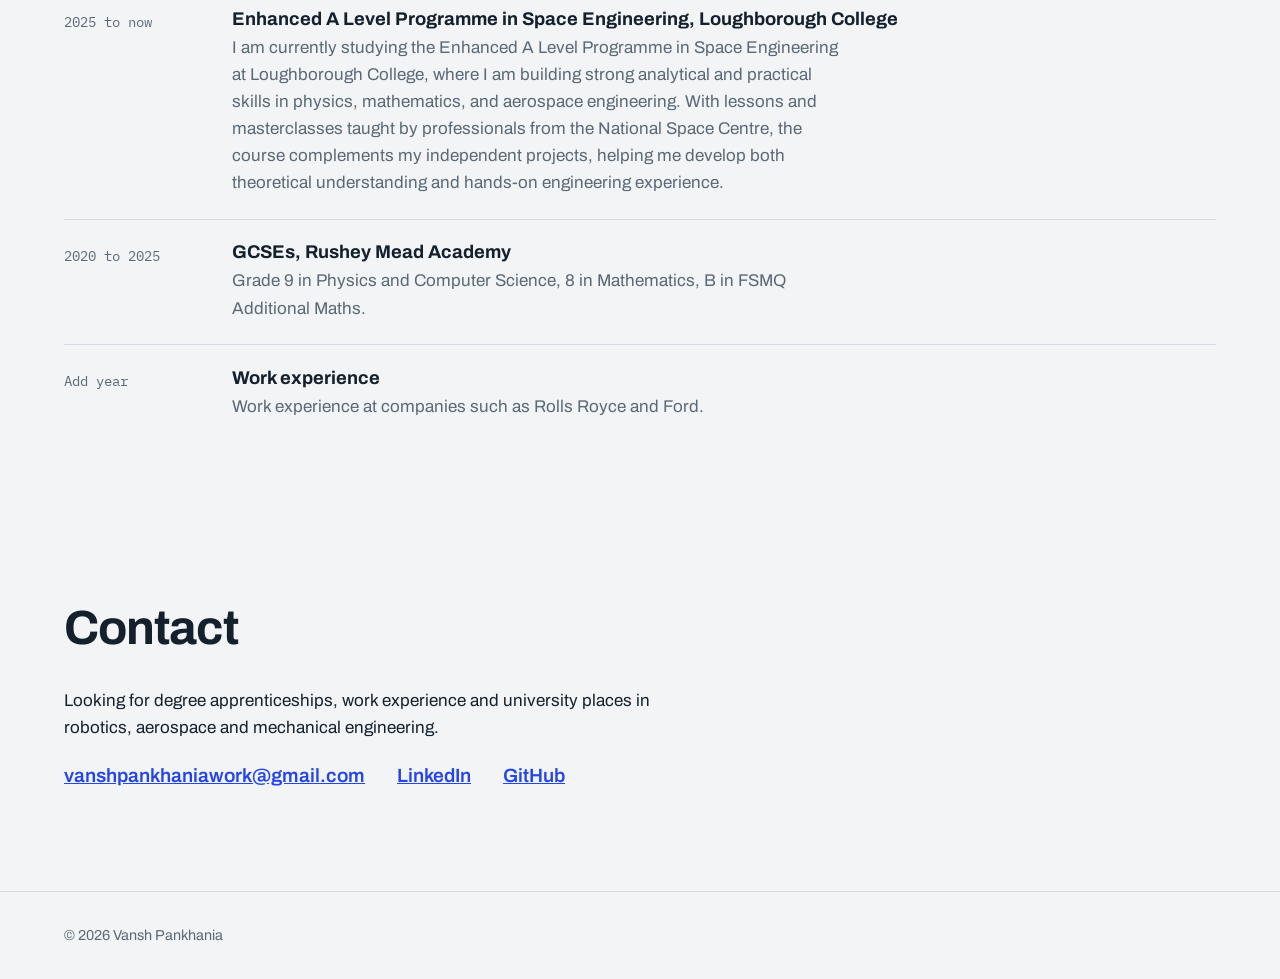
==== commit c140d730: "Refactor index.html with updated links and content Updated CV download link and improved project lin" ====
--- a/index.html
+++ b/index.html
@@ -11,7 +11,7 @@
 <link rel="stylesheet" href="style.css">
 </head>
 <body>
-
+ 
 <header class="site-header" id="top">
   <a class="brand" href="#top">Vansh Pankhania</a>
   <nav aria-label="Main">
@@ -19,10 +19,10 @@
     <a href="#about">About</a>
     <a href="#experience">Education</a>
     <a href="#contact">Contact</a>
-    <a class="btn small" href="images/cv.pdf" download>Download CV</a>
+    <a class="btn small" href="assets/cv.pdf" download>Download CV</a>
   </nav>
 </header>
-
+ 
 <main>
   <!-- HERO -->
   <section class="hero">
@@ -30,7 +30,7 @@
       <h1>Vansh Pankhania</h1>
       <p class="lead">Engineering student with interests and specialties in robotics, aerospace and mechanics.</p>
       <dl class="facts">
-        <div><dt>Studying</dt><dd>Advanced A Level Course In Space Engineering, Loughborough College</dd></div>
+        <div><dt>Studying</dt><dd>Enhanced A Level Programme in Space Engineering, Loughborough College</dd></div>
         <div><dt>Based in</dt><dd>Leicester, UK</dd></div>
         <div><dt>Focus</dt><dd>Robotics, aerospace, mechanical</dd></div>
       </dl>
@@ -39,7 +39,7 @@
         <a class="btn ghost" href="assets/cv.pdf" download>Download CV</a>
       </div>
     </div>
-
+ 
     <!-- Drawing that traces itself on load: gear, robot arm, aerofoil -->
     <svg class="draft" viewBox="0 0 480 420" role="img" aria-label="Technical sketch of a gear, a robot arm and an aerofoil">
       <g fill="none" stroke="currentColor" stroke-width="1.6" stroke-linecap="round" stroke-linejoin="round">
@@ -57,7 +57,7 @@
       <g class="dim"><text x="130" y="415">260 mm</text><text x="50" y="45">&#8960; 124</text></g>
     </svg>
   </section>
-
+ 
   <!-- PROJECTS -->
   <section class="section" id="projects">
     <h2>Projects</h2>
@@ -68,9 +68,9 @@
       <button role="tab" class="tab" data-filter="mechanical" aria-selected="false">Mechanical</button>
       <span class="tab-ink" aria-hidden="true"></span>
     </div>
-
+ 
     <div class="grid" id="grid">
-
+ 
       <!-- Copy a card to add a project. Set data-cat to robotics, aerospace or mechanical. -->
       <article class="card" data-cat="robotics">
         <figure class="shot"><img src="images/robotic-arm.jpg" alt="6-DOF Robotic Arm" loading="lazy"><figcaption>Add photo: images/robotic-arm.jpg</figcaption></figure>
@@ -79,10 +79,10 @@
           <h3>6-DOF Robotic Arm</h3>
           <p>A six degrees of freedom arm designed to mimic the kinematics of a human arm, reaching any point within its workspace.</p>
           <ul class="stack"><li>Kinematics</li><li>CAD</li><li>Prototyping</li></ul>
-          <a class="more" href="#">View project</a>
+          <a class="more" href="projects/robotic-arm.html">View project</a>
         </div>
       </article>
-
+ 
       <article class="card" data-cat="robotics">
         <figure class="shot"><img src="images/ultrasonic-rover.jpg" alt="Ultrasonic Distance Sensor Rover" loading="lazy"><figcaption>Add photo: images/ultrasonic-rover.jpg</figcaption></figure>
         <div class="body">
@@ -90,10 +90,10 @@
           <h3>Ultrasonic Distance Sensor Rover</h3>
           <p>A rover that senses its surroundings with ultrasonic sensors and steers around obstacles using decisions made by an Arduino.</p>
           <ul class="stack"><li>Arduino</li><li>Ultrasonic sensors</li><li>Motor driver</li></ul>
-          <a class="more" href="#">View project</a>
+          <a class="more" href="projects/ultrasonic-rover.html">View project</a>
         </div>
       </article>
-
+ 
       <article class="card" data-cat="mechanical">
         <figure class="shot"><img src="images/planetary-gearbox.jpg" alt="Planetary Gearbox for a Robotic Actuator" loading="lazy"><figcaption>Add photo: images/planetary-gearbox.jpg</figcaption></figure>
         <div class="body">
@@ -101,10 +101,10 @@
           <h3>Planetary Gearbox for a Robotic Actuator</h3>
           <p>A compact, high-torque, low-backlash transmission designed for smooth, controlled motion in robotic joints.</p>
           <ul class="stack"><li>Gear design</li><li>CAD</li><li>Actuators</li></ul>
-          <a class="more" href="#">View project</a>
+          <a class="more" href="projects/planetary-gearbox.html">View project</a>
         </div>
       </article>
-
+ 
       <article class="card" data-cat="aerospace">
         <figure class="shot"><img src="images/wind-tunnel.jpg" alt="Low-Speed Wind Tunnel" loading="lazy"><figcaption>Add photo: images/wind-tunnel.jpg</figcaption></figure>
         <div class="body">
@@ -112,10 +112,10 @@
           <h3>Low-Speed Wind Tunnel</h3>
           <p>Designed and built a functional wind tunnel for automotive and aerodynamic testing.</p>
           <ul class="stack"><li>Aerodynamics</li><li>Design</li><li>Testing</li></ul>
-          <a class="more" href="#">View project</a>
+          <a class="more" href="projects/wind-tunnel.html">View project</a>
         </div>
       </article>
-
+ 
       <article class="card" data-cat="mechanical">
         <figure class="shot"><img src="images/cycloidal-gearbox.jpg" alt="Cycloidal Gearbox" loading="lazy"><figcaption>Add photo: images/cycloidal-gearbox.jpg</figcaption></figure>
         <div class="body">
@@ -123,10 +123,10 @@
           <h3>Cycloidal Gearbox</h3>
           <p>A compact reduction gearbox using a cycloidal drive, built to give high reduction in a small space.</p>
           <ul class="stack"><li>Gear design</li><li>CAD</li><li>Prototyping</li></ul>
-          <a class="more" href="#">View project</a>
+          <a class="more" href="projects/cycloidal-gearbox.html">View project</a>
         </div>
       </article>
-
+ 
       <article class="card" data-cat="aerospace">
         <figure class="shot"><img src="images/model-rockets.jpg" alt="Model Rockets" loading="lazy"><figcaption>Add photo: images/model-rockets.jpg</figcaption></figure>
         <div class="body">
@@ -134,38 +134,37 @@
           <h3>Model Rockets</h3>
           <p>A space engineering course project designing and building model rockets.</p>
           <ul class="stack"><li>Rocketry</li><li>Design</li><li>Testing</li></ul>
-          <a class="more" href="#">View project</a>
+          <a class="more" href="projects/model-rockets.html">View project</a>
         </div>
       </article>
-
+ 
     </div>
   </section>
-
+ 
   <!-- ABOUT -->
   <section class="section split" id="about">
     <div>
       <h2>About</h2>
-      <p>My name is Vansh, and I have a deep passion for engineering, particularly within aerospace and robotics. In my free time, I set myself engineering projects to expand my knowledge, strengthen my theoretical understanding, and challenge my problem‑solving skills. I enjoy taking ideas from concept to reality, whether that means designing mechanisms, building prototypes, or experimenting with new technologies. These projects have shaped my curiosity and ambition, and they continue to drive my commitment to pursuing engineering at a higher level. After finishing my college courses, I am looking for a degree aprenticeship to connect with industry professionals, challenge myself in a real workplace, and to develop myself in an environment that is constantly searching for change and innovation.</p>
-      <p>Add a line on how you work: how you test, fix and improve your designs.</p>
+      <p>My name is Vansh, and I have a deep passion for engineering, particularly within aerospace and robotics. In my free time, I set myself engineering projects to expand my knowledge, strengthen my theoretical understanding, and challenge my problem-solving skills. I enjoy taking ideas from concept to reality, whether that means designing mechanisms, building prototypes, or experimenting with new technologies. These projects have shaped my curiosity and ambition, and they continue to drive my commitment to pursuing engineering at a higher level. After finishing my college courses, I am looking for a degree apprenticeship to connect with industry professionals, challenge myself in a real workplace, and to develop myself in an environment that is constantly searching for change and innovation.</p>
     </div>
     <dl class="skills">
-      <div><dt>Design</dt><dd>CAD (Solidworks, Fusion360, Blender), gear design</dd></div>
-      <div><dt>Electronics & Programming </dt><dd>Arduino, ESP32, Raspberry Pi, Python, C++, HTML </dd></div>
+      <div><dt>Design</dt><dd>CAD (SolidWorks, Fusion 360, Blender), gear design</dd></div>
+      <div><dt>Electronics &amp; programming</dt><dd>Arduino, ESP32, Raspberry Pi, Python, C++, HTML</dd></div>
       <div><dt>Making</dt><dd>3D printing, building and testing prototypes</dd></div>
       <div><dt>Other</dt><dd>Documentation, teamwork, problem solving</dd></div>
     </dl>
   </section>
-
+ 
   <!-- EXPERIENCE -->
   <section class="section" id="experience">
     <h2>Education and experience</h2>
     <ol class="timeline">
-      <li><span class="when">2025 to now</span><div><h3>Enhanced A level programme in Space Engineering</h3><p>I am currently studying the Enhanced A Level Programme in Space Engineering at Loughborough College, where I am building strong analytical and practical skills in physics, mathematics, and aerospace engineering. With lessons and masterclasses taught by professionals from the National Space Centre, the course comlements my independent projects, helping me develop both theoretical understanding and hands-on engineering experience. .</p></div></li>
+      <li><span class="when">2025 to now</span><div><h3>Enhanced A Level Programme in Space Engineering, Loughborough College</h3><p>I am currently studying the Enhanced A Level Programme in Space Engineering at Loughborough College, where I am building strong analytical and practical skills in physics, mathematics, and aerospace engineering. With lessons and masterclasses taught by professionals from the National Space Centre, the course complements my independent projects, helping me develop both theoretical understanding and hands-on engineering experience.</p></div></li>
       <li><span class="when">2020 to 2025</span><div><h3>GCSEs, Rushey Mead Academy</h3><p>Grade 9 in Physics and Computer Science, 8 in Mathematics, B in FSMQ Additional Maths.</p></div></li>
-      <li><span class="when"></span><div><h3>`</h3><p>Work experience at companies such as Rolls Royce and Ford</p></div></li>
+      <li><span class="when">Add year</span><div><h3>Work experience</h3><p>Work experience at companies such as Rolls Royce and Ford.</p></div></li>
     </ol>
   </section>
-
+ 
   <!-- CONTACT -->
   <section class="section contact" id="contact">
     <h2>Contact</h2>
@@ -177,9 +176,9 @@
     </p>
   </section>
 </main>
-
-<footer class="site-footer">&copy; <span id="year">2026</span> Your Name</footer>
+ 
+<footer class="site-footer">&copy; <span id="year">2026</span> Vansh Pankhania</footer>
 <script src="script.js" defer></script>
 </body>
 </html>
-
+ 
